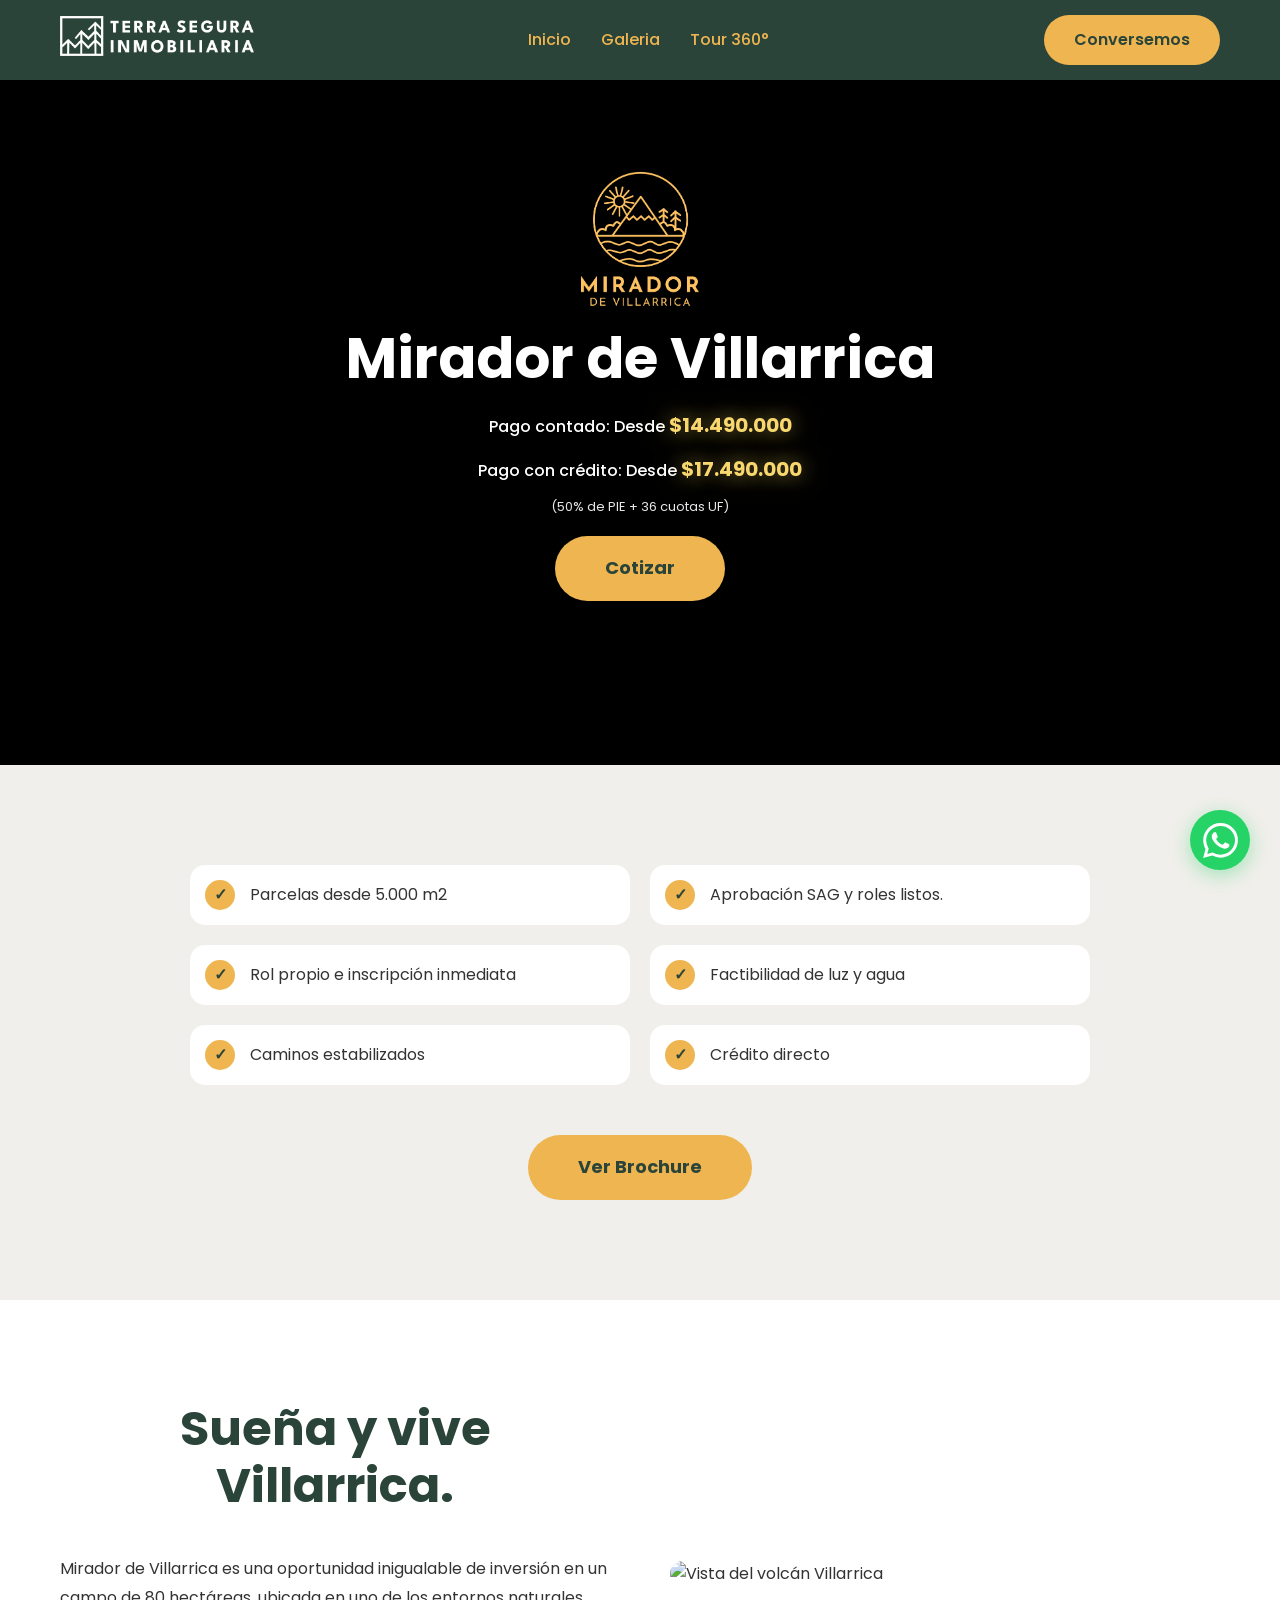
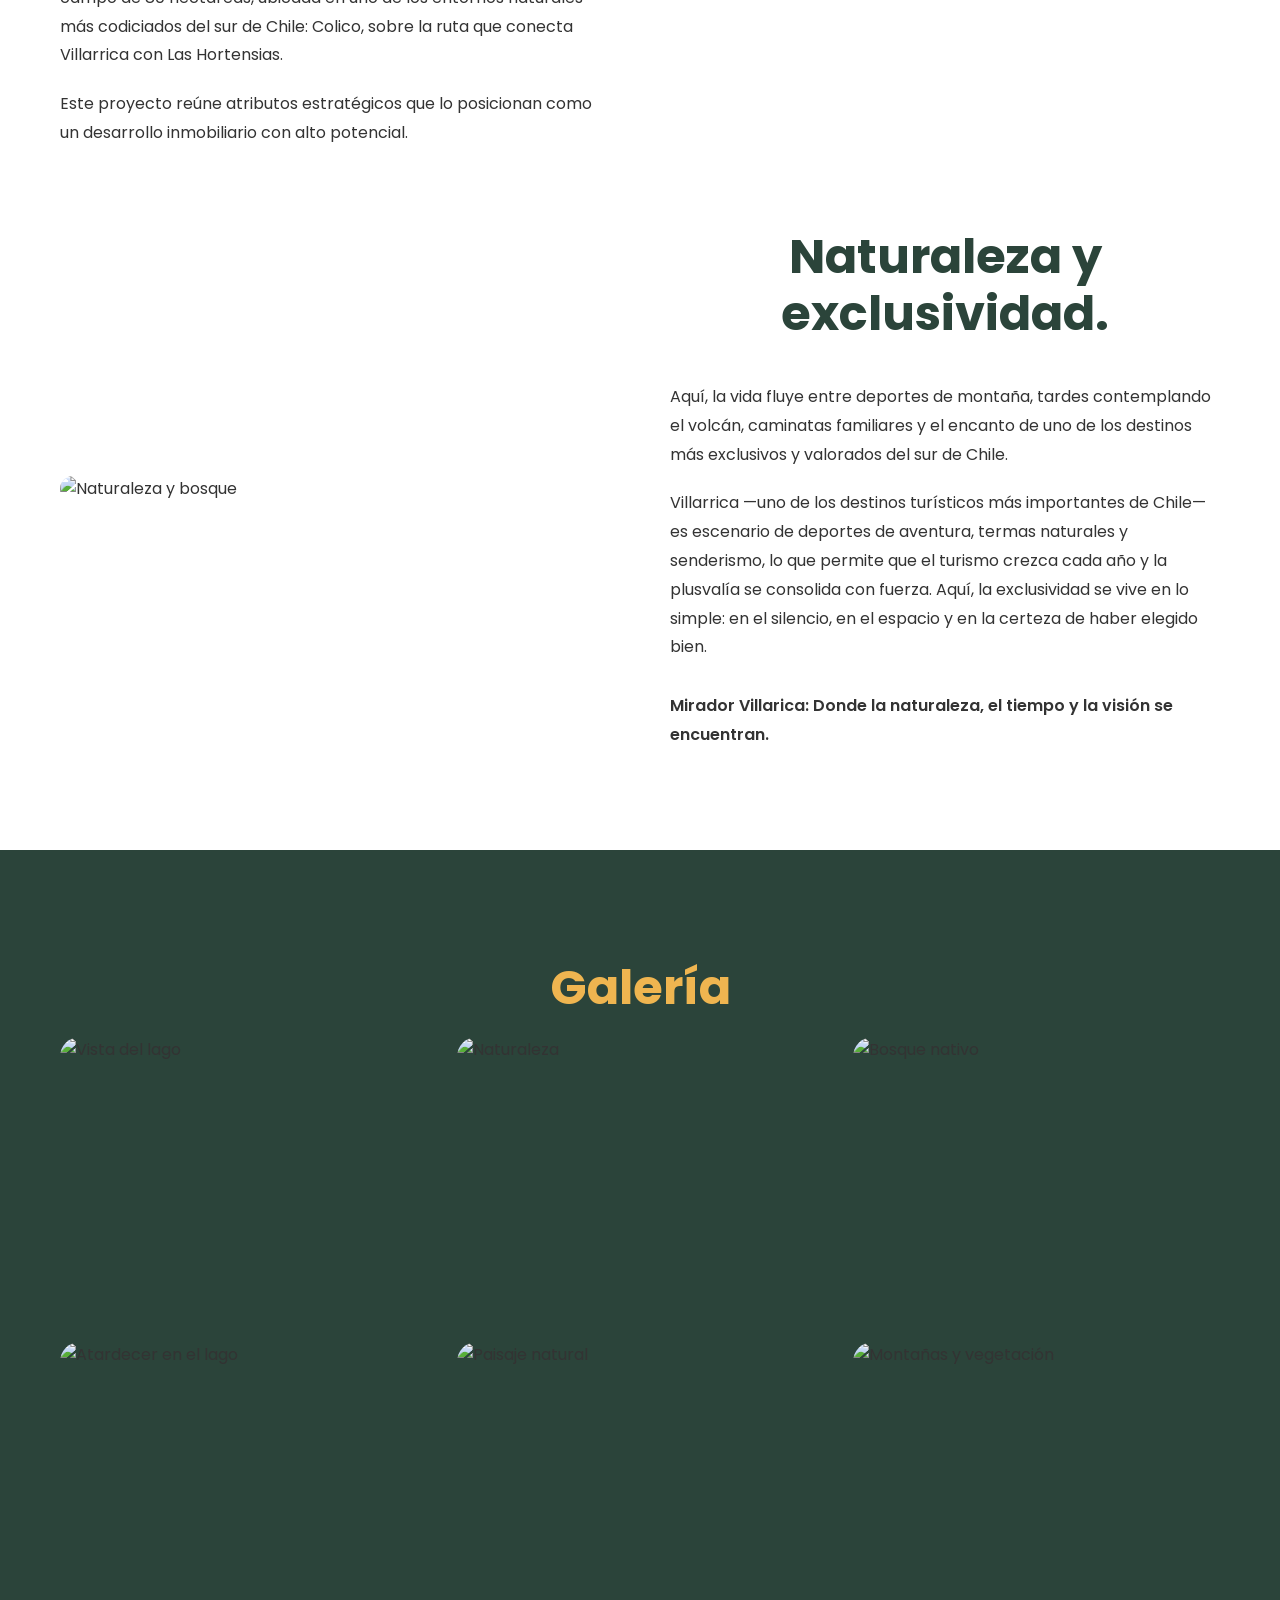
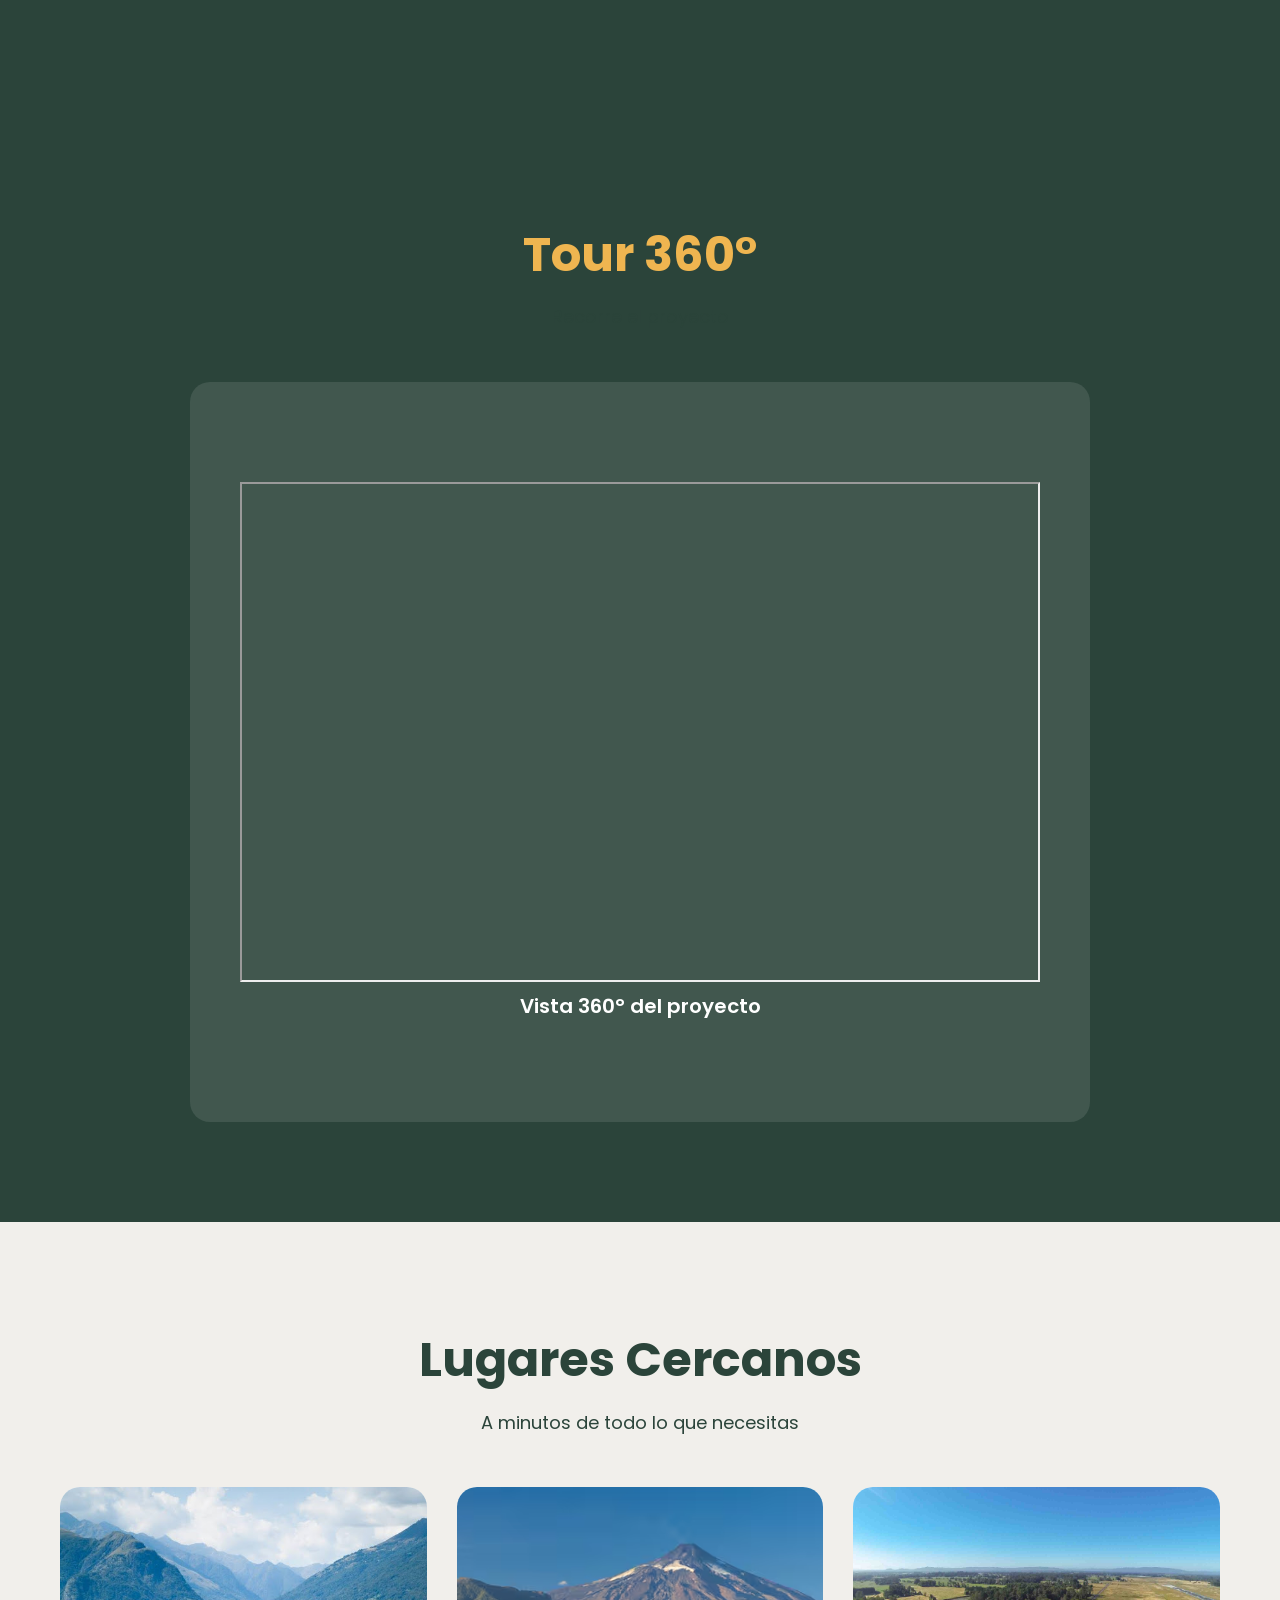
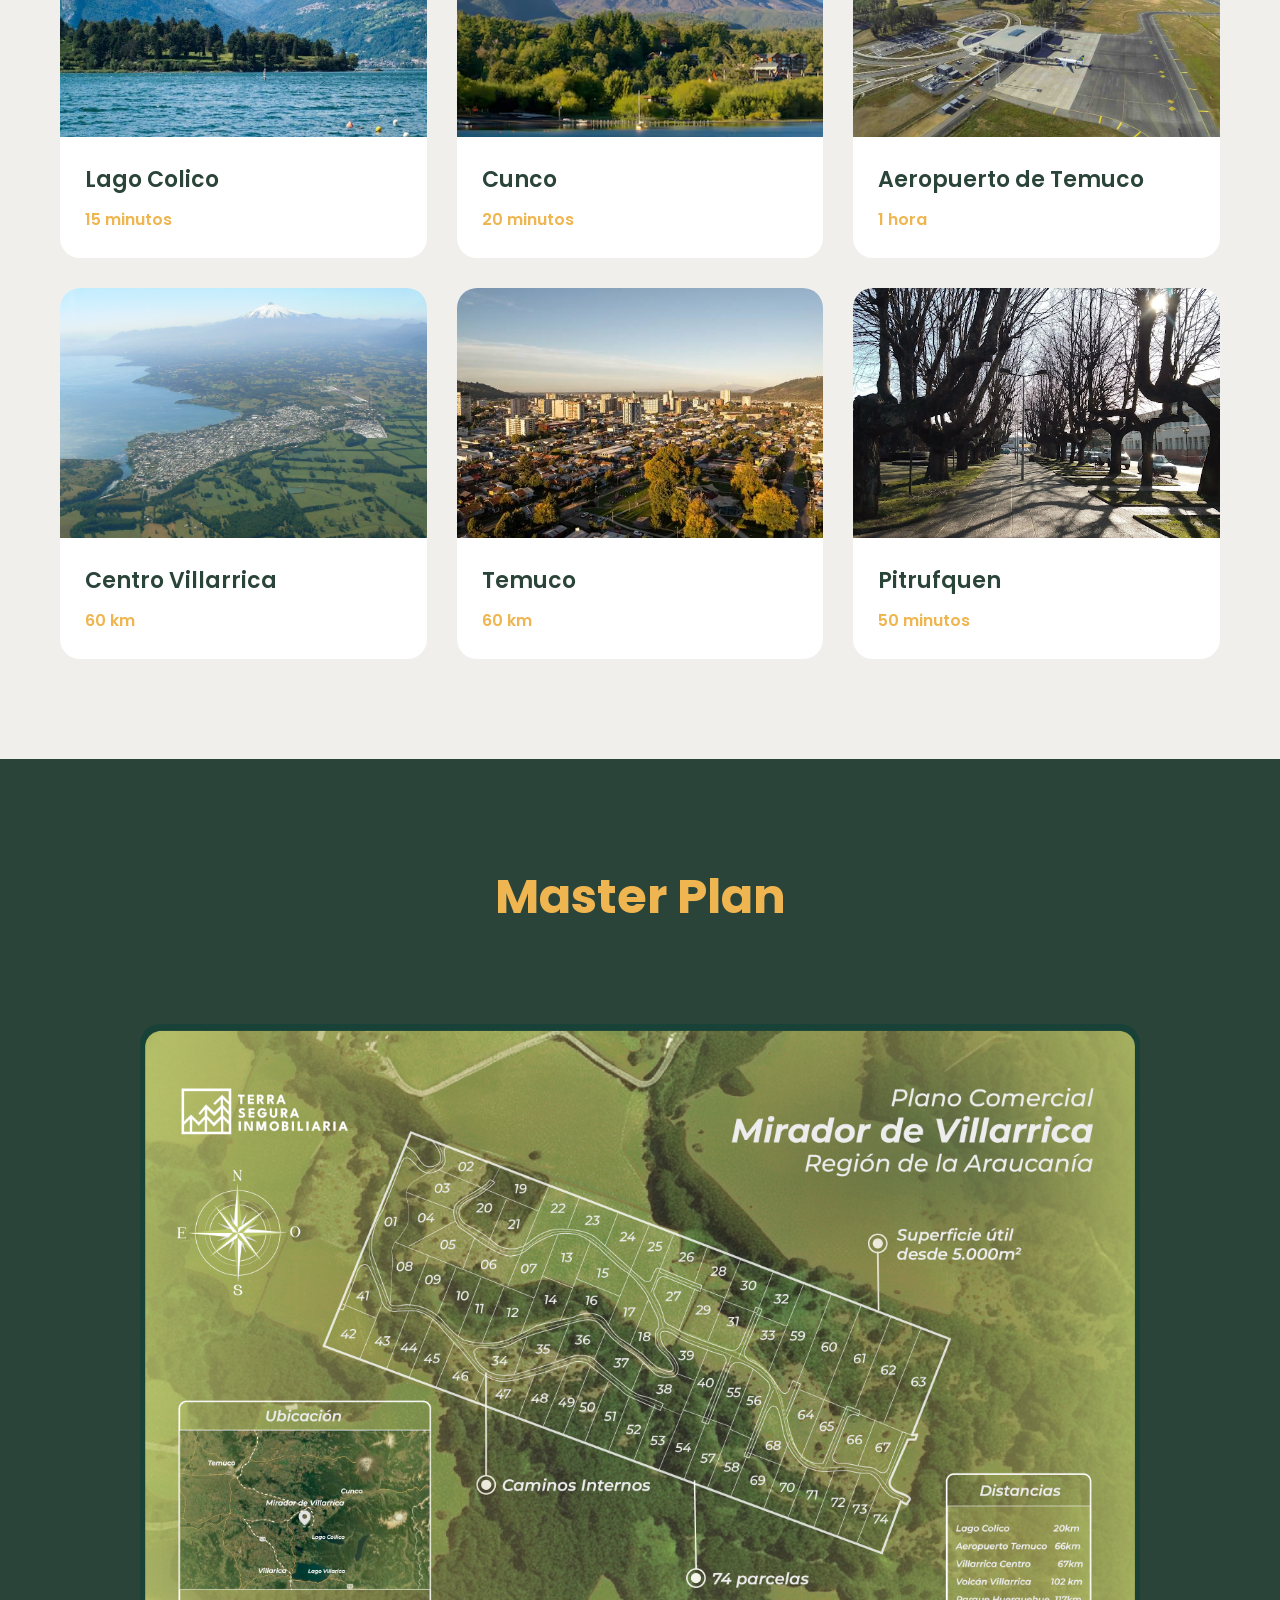
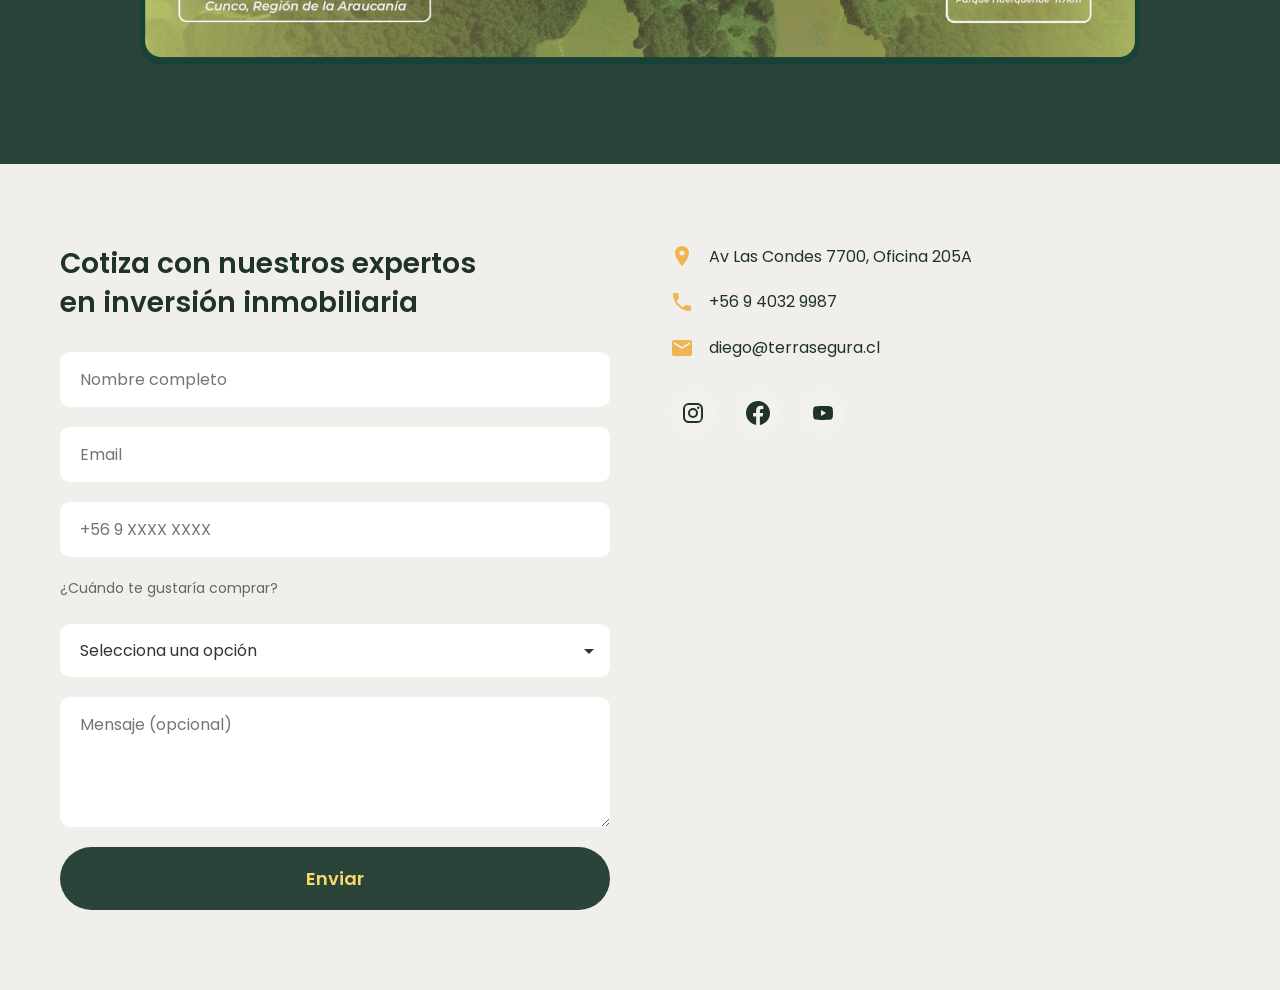
==== index.html @ 950fc391 "Initial commit: Mirador Villarrica project with libphonenumber-js integration" ====
<!DOCTYPE html>
<html lang="es">

<head>
    <meta charset="UTF-8">
    <meta name="viewport" content="width=device-width, initial-scale=1.0">
    <meta name="description"
        content="Mirador Villarica - Tu parcela desde $9.990.000. Parcelas de 5.000 m2 en la Región de la Araucanía, con vista al volcán Villarrica.">
    <meta name="permissions-policy" content="accelerometer=(), gyroscope=(), magnetometer=()">
    <title>Mirador de Villarrica</title>
    <link rel="icon" type="image/x-icon" href="imagenes/FAVICON-VILLARRICA.ico">
    <link rel="preconnect" href="https://fonts.googleapis.com">
    <link rel="preconnect" href="https://fonts.gstatic.com" crossorigin>
    <link href="https://fonts.googleapis.com/css2?family=Poppins:wght@400;500;600;700&display=swap" rel="stylesheet">
    <link rel="stylesheet" href="mirador-villarica-style.css?v=9.1">
    
    <!-- LibPhoneNumber JS -->
    <script src="https://cdn.jsdelivr.net/npm/libphonenumber-js@1.10.50/bundle/libphonenumber-js.min.js"></script>
    
    <!-- Meta Pixel Code -->
    <script>
        !function(f,b,e,v,n,t,s) {if(f.fbq)return;n=f.fbq=function(){n.callMethod? n.callMethod.apply(n,arguments):n.queue.push(arguments)}; if(!f._fbq)f._fbq=n;n.push=n;n.loaded=!0;n.version='2.0'; n.queue=[];t=b.createElement(e);t.async=!0; t.src=v;s=b.getElementsByTagName(e)[0]; s.parentNode.insertBefore(t,s)}(window, document,'script', 'https://connect.facebook.net/en_US/fbevents.js'); fbq('init', '1374699750480528'); fbq('track', 'PageView');
    </script>
    <noscript><img height="1" width="1" style="display:none" src="https://www.facebook.com/tr?id=1374699750480528&ev=PageView&noscript=1" /></noscript>
    <!-- End Meta Pixel Code -->

    <!-- Google tag (gtag.js) -->
    <script async src="https://www.googletagmanager.com/gtag/js?id=G-TXVPELZ33Y"></script>
    <script>
        window.dataLayer = window.dataLayer || [];
        function gtag(){dataLayer.push(arguments);}
        gtag('js', new Date());
        gtag('config', 'G-TXVPELZ33Y');
    </script>
    <!-- End Google tag -->
     <!-- Open Graph -->
  <meta property="og:type" content="website">
  <meta property="og:title" content="Parcelas en el Sur de Chile | Mirador de Villarrica">
  <meta property="og:description" content="Parcelas desde $15 millones cerca de Villarrica. Naturaleza, plusvalía y excelente ubicación.">
  <meta property="og:image" content="https://miradordevillarrica.cl/imagenes/portada.jpg">
  <meta property="og:url" content="https://miradordevillarrica.cl/">
  <meta property="og:site_name" content="Mirador de Villarrica">
</head>


<body>
    <!-- Navegación -->
    <nav class="navbar">
        <div class="nav-container">
            <div class="nav-logo">
                <a href="#">
                    <img class="logo-desktop" src="imagenes/LOGO1.png" alt="Mirador Villarrica Logo">
                    <img class="logo-mobile" src="imagenes/terra-segura-logo-mobile.png" alt="Mirador Villarrica Logo Mobile">
                </a>
            </div>
            <ul class="nav-menu">
                <li><a href="#inicio">Inicio</a></li>
                <li class="dropdown">
                    <a href="#gallery-section">Galeria</a>
                </li>
                <li><a href="#tour-section">Tour 360°</a></li>
                <li class="nav-btn-mobile">
                    <a href="#footer" class="nav-btn">Conversemos</a>
                </li>
            </ul>
            <a href="#footer" class="nav-btn nav-btn-desktop">Conversemos</a>
            <div class="hamburger">
                <span></span>
                <span></span>
                <span></span>
            </div>
        </div>
    </nav>

    <!-- Hero Section -->
    <section class="hero" id="inicio">
        <video class="hero-video" autoplay muted loop playsinline>
            <source src="Vid_Banner_Mirador.mp4" type="video/mp4">
            Tu navegador no soporta videos HTML5.
        </video>
        <div class="hero-content">
            <img src="imagenes/Logo-Amarillo.png" alt="Mirador Villarrica Logo" class="hero-logo">
            <h1>Mirador de Villarrica</h1>
            <p class="hero-subtitle">Pago contado: Desde <span>$14.490.000</span></p>
            <p class="hero-subtitle">Pago con crédito: Desde <span>$17.490.000</span></p>
            <p class="hero-subtitle small-text">(50% de PIE + 36 cuotas UF)</p>
            <a href="#footer" class="btn-primary">Cotizar</a>
        </div>
    </section>

        <!-- Características del Proyecto -->
    <section class="features-section" id="features-section">
        <div class="container">
            <div class="features-grid">
                <div class="feature-item">
                    <span class="feature-icon">✓</span>
                    <p>Parcelas desde 5.000 m2</p>
                </div>
                <div class="feature-item">
                    <span class="feature-icon">✓</span>
                    <p>Aprobación SAG y roles listos.</p>
                </div>
                <div class="feature-item">
                    <span class="feature-icon">✓</span>
                    <p>Rol propio e inscripción inmediata</p>
                </div>
                <div class="feature-item">
                    <span class="feature-icon">✓</span>
                    <p>Factibilidad de luz y agua</p>
                </div>
                <div class="feature-item">
                    <span class="feature-icon">✓</span>
                    <p>Caminos estabilizados</p>
                </div>
                <div class="feature-item">
                    <span class="feature-icon">✓</span>
                    <p>Crédito directo</p>
                </div>
            </div>
            <a href="brochure.html" class="btn-primary" target="_blank">Ver Brochure</a>
        </div>
    </section>

    <!-- Info Icons Section 
    <section class="info-section">
    
        <div class="container">
            <h2>Atributos</h2>
            <div class="info-grid">
                <div class="info-item">
                    <div class="info-icon">
                        <svg xmlns="http://www.w3.org/2000/svg" viewBox="0 0 24 24" fill="currentColor">
                            <path d="M12 2L2 7v10c0 5.55 3.84 10.74 9 12 5.16-1.26 9-6.45 9-12V7l-10-5z" />
                        </svg>
                    </div>
                
                    <h3>Roles Propios</h3>
                    <p>Factibilidad de servicios</p>
                </div>
                <div class="info-item">
                    <div class="info-icon">
                        <svg xmlns="http://www.w3.org/2000/svg" viewBox="0 0 24 24" fill="currentColor">
                            <path d="M3 3h18v18H3V3zm16 16V5H5v14h14zM11 7h2v2h-2V7zm0 4h2v6h-2v-6z" />
                        </svg>
                    </div>
                    <h3>Tamaño</h3>
                    <p>Parcelas desde 5.000 m²</p>
                </div>
                <div class="info-item">
                    <div class="info-icon">
                        <svg xmlns="http://www.w3.org/2000/svg" viewBox="0 0 24 24" fill="currentColor">
                            <path
                                d="M12 2C6.48 2 2 6.48 2 12s4.48 10 10 10 10-4.48 10-10S17.52 2 12 2zm-2 15l-5-5 1.41-1.41L10 14.17l7.59-7.59L19 8l-9 9z" />
                        </svg>
                    </div>
                    <h3>Crédito directo</h3>
                </div>
            </div>
        </div>
    </section>-->

    <!-- Descripción Principal con Contenedores Alternos -->
    <section class="description-section">
        <div class="container">
            <!-- Contenedor 1: Texto Izquierda, Imagen Derecha -->
            <div class="content-block content-block-1">
                <div class="content-text animate-on-scroll">
                    <h2>Sueña y vive Villarrica.</h2>
                    <p>Mirador de Villarrica es una oportunidad inigualable de inversión en un campo de 80 hectáreas, ubicada en uno de los entornos naturales más codiciados del sur de Chile: Colico, sobre la ruta que conecta Villarrica con Las Hortensias.</p>

                    <p>Este proyecto reúne
                        atributos estratégicos que lo posicionan
                        como un desarrollo inmobiliario con alto
                    potencial.</p>
                </div>
                <div class="content-image animate-on-scroll">
                    <img src="imagenes/Banner2.jpg"
                        alt="Vista del volcán Villarrica">
                </div>
            </div>

            <!-- Contenedor 2: Imagen Izquierda, Texto Derecha -->
            <div class="content-block content-block-2">
                <div class="content-image animate-on-scroll">
                    <img src="imagenes/imagen1.jpg"
                        alt="Naturaleza y bosque">
                </div>
                <div class="content-text animate-on-scroll">
                    <h2>Naturaleza y exclusividad.</h2>
                    <p>Aquí, la vida fluye entre deportes de montaña, tardes contemplando el volcán, caminatas familiares y
                        el encanto de uno de los destinos más exclusivos y valorados del sur de Chile.</p>

                    <p>Villarrica —uno de los destinos turísticos más importantes de Chile— es escenario de deportes de
                        aventura, termas naturales y senderismo, lo que permite que el turismo crezca cada año y la
                        plusvalía se consolida con fuerza. Aquí, la exclusividad se vive en lo simple: en el silencio, en el
                        espacio y en la certeza de haber elegido bien.</p>

                    <p class="highlight">Mirador Villarica: Donde la naturaleza, el tiempo y la visión se encuentran.</p>
                </div>
            </div>
        </div>
    </section>

    <!-- Galería -->
    <section class="gallery-section" id="gallery-section">
        <div class="container">
            <h2>Galería</h2>
        
            <div class="gallery-grid">
                <div class="gallery-item">
                    <img src="imagenes/galeria1.jpg"
                        alt="Vista del lago">
                </div>
                <div class="gallery-item">
                    <img src="imagenes/galeria2.jpg"
                        alt="Naturaleza">
                </div>
                <div class="gallery-item">
                    <img src="imagenes/galeria3.jpg"
                        alt="Bosque nativo">
                </div>
                <div class="gallery-item">
                    <img src="imagenes/galeria5.jpg"
                        alt="Atardecer en el lago">
                </div>
                <div class="gallery-item">
                    <img src="imagenes/galeria6.jpg"
                        alt="Paisaje natural">
                </div>
                <div class="gallery-item">
                    <img src="imagenes/galeria7.jpg"
                        alt="Montañas y vegetación">
                </div>
            </div>
        </div>
    </section>



    <!-- Tour 360 -->
    <section class="tour-section" id="tour-section">
        <div class="container">
            <h2>Tour 360°</h2>
            <p class="section-subtitle">Recorre el proyecto</p>
            <div class="tour-container">
                <div class="tour-placeholder">
                    <iframe src="https://www.lanube360.com/mirador-de-villarrica/" width="100%" height="500"></iframe>
                    <p>Vista 360° del proyecto</p>
                </div>
            </div>
        </div>
    </section>

    <!-- Lugares Cercanos -->
    <section class="places-section" id="places-section">
        <div class="container">
            <h2>Lugares Cercanos</h2>
            <p class="section-subtitle">A minutos de todo lo que necesitas</p>
            <div class="places-grid">
                <div class="place-card">
                    <div class="place-image">
                        <img src="imagenes/lagocolico.jpg"
                            alt="Lago Colico">
                    </div>
                    <div class="place-content">
                        <h3>Lago Colico</h3>
                        <p class="place-time">15 minutos</p>
                    </div>
                </div>
                <div class="place-card">
                    <div class="place-image">
                        <img src="imagenes/cunco.jpg"
                            alt="Centro Villarrica">
                    </div>
                    <div class="place-content">
                        <h3>Cunco</h3>
                        <p class="place-time">20 minutos</p>
                    </div>
                </div>
                <div class="place-card">
                    <div class="place-image">
                        <img src="imagenes/aeropuerto-temuco.jpg"
                            alt="Aeropuerto de Temuco">
                    </div>
                    <div class="place-content">
                        <h3>Aeropuerto de Temuco</h3>
                        <p class="place-time">1 hora</p>
                    </div>
                </div>
                <div class="place-card">
                    <div class="place-image">
                        <img src="imagenes\Villarrica_ciudad.jpg"
                            alt="Centro Villarrica">
                    </div>
                    <div class="place-content">
                        <h3>Centro Villarrica</h3>
                        <p class="place-time">60 km</p>
                    </div>
                </div>

                <div class="place-card">
                    <div class="place-image">
                        <img src="imagenes/temuco.jpg"
                            alt="Centro Villarrica">
                    </div>
                    <div class="place-content">
                        <h3>Temuco</h3>
                        <p class="place-time">60 km</p>
                    </div>
                </div>
                                <div class="place-card">
                    <div class="place-image">
                        <img src="imagenes/pitrufquen.jpg"
                            alt="Pitrufquen">
                    </div>
                    <div class="place-content">
                        <h3>Pitrufquen</h3>
                        <p class="place-time">50 minutos</p>
                    </div>
                </div>
            </div>
        </div>
    </section>

    <!-- Master Plan -->
    <section class="masterplan-section" id="masterplan-section">
        <div class="container">
            <h2>Master Plan</h2>
            <p class="section-subtitle">Elige tu parcela</p>
            <div class="masterplan-container">
                <img src="imagenes/Plano Comercial_Mirador de Villarica.jpg"
                    alt="Master Plan" class="masterplan-image" id="masterplanImage">
            </div>
        </div>
    </section>

    <!-- Master Plan Modal -->
    <div class="masterplan-modal" id="masterplanModal">
        <span class="masterplan-modal-close">&times;</span>
        <img class="masterplan-modal-content" id="masterplanModalImg" src="imagenes/Plano Comercial_Mirador de Villarica.jpg" alt="Master Plan Fullscreen">
    </div>

    <!-- Footer con Formulario -->
    <footer class="footer" id="footer">
        <div class="container">
            <div class="footer-content">
                <div class="footer-form">
                    <h3>Cotiza con nuestros expertos<br>en inversión inmobiliaria</h3>
                    <form class="contact-form">
                        <input type="text" name="nombre" placeholder="Nombre completo" required>
                        <input type="email" name="email" placeholder="Email" required>
                        <input type="tel" name="telefono" placeholder="+56 9 XXXX XXXX" pattern="[0-9+\s\-()]*" inputmode="numeric" maxlength="20" class="phone-input" required>
                        <label for="cuando-comprar" style="text-align: left; margin-bottom: 5px; color: #666; font-size: 14px;">¿Cuándo te gustaría comprar?</label>
                        <select name="cuando-comprar" id="cuando-comprar" required>
                            <option value="" disabled selected>Selecciona una opción</option>
                            <option value="Inmediatamente">Inmediatamente</option>
                            <option value="1-3 meses">1-3 meses</option>
                            <option value="3-6 meses">3-6 meses</option>
                            <option value="6-12 meses">6-12 meses</option>
                            <option value="Más de 1 año">Más de 1 año</option>
                        </select>
                        <textarea name="mensaje" placeholder="Mensaje (opcional)" rows="4"></textarea>
                        <button type="submit" class="btn-submit">Enviar</button>
                    </form>
                </div>
                <div class="footer-info">
                    <div class="footer-contact">
                        <div class="contact-item">
                            <svg xmlns="http://www.w3.org/2000/svg" viewBox="0 0 24 24" fill="currentColor">
                                <path
                                    d="M12 2C8.13 2 5 5.13 5 9c0 5.25 7 13 7 13s7-7.75 7-13c0-3.87-3.13-7-7-7zm0 9.5c-1.38 0-2.5-1.12-2.5-2.5s1.12-2.5 2.5-2.5 2.5 1.12 2.5 2.5-1.12 2.5-2.5 2.5z" />
                            </svg>
                            <p>Av Las Condes 7700, Oficina 205A</p>
                        </div>
                        <div class="contact-item">
                            <svg xmlns="http://www.w3.org/2000/svg" viewBox="0 0 24 24" fill="currentColor">
                                <path
                                    d="M6.62 10.79c1.44 2.83 3.76 5.14 6.59 6.59l2.2-2.2c.27-.27.67-.36 1.02-.24 1.12.37 2.33.57 3.57.57.55 0 1 .45 1 1V20c0 .55-.45 1-1 1-9.39 0-17-7.61-17-17 0-.55.45-1 1-1h3.5c.55 0 1 .45 1 1 0 1.25.2 2.45.57 3.57.11.35.03.74-.25 1.02l-2.2 2.2z" />
                            </svg>
                            <p>+56 9 4032 9987</p>
                        </div>
                        <div class="contact-item">
                            <svg xmlns="http://www.w3.org/2000/svg" viewBox="0 0 24 24" fill="currentColor">
                                <path
                                    d="M20 4H4c-1.1 0-1.99.9-1.99 2L2 18c0 1.1.9 2 2 2h16c1.1 0 2-.9 2-2V6c0-1.1-.9-2-2-2zm0 4l-8 5-8-5V6l8 5 8-5v2z" />
                            </svg>
                            <p>diego@terrasegura.cl</p>
                        </div>
                    </div>
                    <div class="footer-social">
                        <a href="https://www.instagram.com/terra.segura" target="_blank" aria-label="Instagram">
                            <svg xmlns="http://www.w3.org/2000/svg" viewBox="0 0 24 24" fill="currentColor">
                                <path
                                    d="M7.8 2h8.4C19.4 2 22 4.6 22 7.8v8.4a5.8 5.8 0 0 1-5.8 5.8H7.8C4.6 22 2 19.4 2 16.2V7.8A5.8 5.8 0 0 1 7.8 2m-.2 2A3.6 3.6 0 0 0 4 7.6v8.8C4 18.39 5.61 20 7.6 20h8.8a3.6 3.6 0 0 0 3.6-3.6V7.6C20 5.61 18.39 4 16.4 4H7.6m9.65 1.5a1.25 1.25 0 0 1 1.25 1.25A1.25 1.25 0 0 1 17.25 8 1.25 1.25 0 0 1 16 6.75a1.25 1.25 0 0 1 1.25-1.25M12 7a5 5 0 0 1 5 5 5 5 0 0 1-5 5 5 5 0 0 1-5-5 5 5 0 0 1 5-5m0 2a3 3 0 0 0-3 3 3 3 0 0 0 3 3 3 3 0 0 0 3-3 3 3 0 0 0-3-3z" />
                            </svg>
                        </a>
                        <a href="https://www.facebook.com/profile.php?id=61578113903295" target="_blank" aria-label="Facebook">
                            <svg xmlns="http://www.w3.org/2000/svg" viewBox="0 0 24 24" fill="currentColor">
                                <path
                                    d="M24 12.073c0-6.627-5.373-12-12-12s-12 5.373-12 12c0 5.99 4.388 10.954 10.125 11.854v-8.385H7.078v-3.47h3.047V9.43c0-3.007 1.792-4.669 4.533-4.669 1.312 0 2.686.235 2.686.235v2.953H15.83c-1.491 0-1.956.925-1.956 1.874v2.25h3.328l-.532 3.47h-2.796v8.385C19.612 23.027 24 18.062 24 12.073z" />
                            </svg>
                        </a>
                        <a href="https://www.youtube.com/@PortalTerrenocom" target="_blank" aria-label="YouTube">
                            <svg xmlns="http://www.w3.org/2000/svg" viewBox="0 0 24 24" fill="currentColor">
                                <path
                                    d="M10 15l5.19-3L10 9v6m11.56-7.83c.13.47.22 1.1.28 1.9.07.8.1 1.49.1 2.09L22 12c0 2.19-.16 3.8-.44 4.83-.25.9-.83 1.48-1.73 1.73-.47.13-1.33.22-2.65.28-1.3.07-2.49.1-3.59.1L12 19c-4.19 0-6.8-.16-7.83-.44-.9-.25-1.48-.83-1.73-1.73-.13-.47-.22-1.1-.28-1.9-.07-.8-.1-1.49-.1-2.09L2 12c0-2.19.16-3.8.44-4.83.25-.9.83-1.48 1.73-1.73.47-.13 1.33-.22 2.65-.28 1.3-.07 2.49-.1 3.59-.1L12 5c4.19 0 6.8.16 7.83.44.9.25 1.48.83 1.73 1.73z" />
                            </svg>
                        </a>
                    </div>
                </div>
            </div>
        </div>
    </footer>

    <!-- WhatsApp Modal Formulario -->
    <div id="whatsapp-modal" class="whatsapp-modal">
        <div class="whatsapp-modal-content">
            <span class="whatsapp-close">&times;</span>
            <h3>¡Hablemos por WhatsApp!</h3>
            <form id="whatsapp-form">
                <input type="text" id="ws-nombre" placeholder="Tu nombre" required>
                <input type="email" id="ws-email" placeholder="Tu email" required>
                <input type="tel" id="ws-phone" placeholder="+56 9 XXXX XXXX" pattern="[0-9+\s\-()]*" inputmode="numeric" maxlength="20" class="phone-input" required>
                <label for="ws-cuando-comprar" style="text-align: left; margin-bottom: 5px; color: #666; font-size: 14px;">¿Cuándo te gustaría comprar?</label>
                <select id="ws-cuando-comprar" required>
                    <option value="" disabled selected>Selecciona una opción</option>
                    <option value="Inmediatamente">Inmediatamente</option>
                    <option value="1-3 meses">1-3 meses</option>
                    <option value="3-6 meses">3-6 meses</option>
                    <option value="6-12 meses">6-12 meses</option>
                    <option value="Más de 1 año">Más de 1 año</option>
                </select>
                <textarea id="ws-mensaje" placeholder="¿Cuál es tu consulta?" rows="4" required></textarea>
                <button type="submit" class="ws-btn-enviar">Enviar por WhatsApp</button>
            </form>
        </div>
    </div>

    <!-- WhatsApp Flotante -->
    <div id="whatsapp-float" class="whatsapp-float" role="button" tabindex="0" aria-label="Contactar por WhatsApp">
        <svg xmlns="http://www.w3.org/2000/svg" viewBox="0 0 24 24" fill="currentColor">
            <path
                d="M17.472 14.382c-.297-.149-1.758-.867-2.03-.967-.273-.099-.471-.148-.67.15-.197.297-.767.966-.94 1.164-.173.199-.347.223-.644.075-.297-.15-1.255-.463-2.39-1.475-.883-.788-1.48-1.761-1.653-2.059-.173-.297-.018-.458.13-.606.134-.133.298-.347.446-.52.149-.174.198-.298.298-.497.099-.198.05-.371-.025-.52-.075-.149-.669-1.612-.916-2.207-.242-.579-.487-.5-.669-.51-.173-.008-.371-.01-.57-.01-.198 0-.52.074-.792.372-.272.297-1.04 1.016-1.04 2.479 0 1.462 1.065 2.875 1.213 3.074.149.198 2.096 3.2 5.077 4.487.709.306 1.262.489 1.694.625.712.227 1.36.195 1.871.118.571-.085 1.758-.719 2.006-1.413.248-.694.248-1.289.173-1.413-.074-.124-.272-.198-.57-.347m-5.421 7.403h-.004a9.87 9.87 0 01-5.031-1.378l-.361-.214-3.741.982.998-3.648-.235-.374a9.86 9.86 0 01-1.51-5.26c.001-5.45 4.436-9.884 9.888-9.884 2.64 0 5.122 1.03 6.988 2.898a9.825 9.825 0 012.893 6.994c-.003 5.45-4.437 9.884-9.885 9.884m8.413-18.297A11.815 11.815 0 0012.05 0C5.495 0 .16 5.335.157 11.892c0 2.096.547 4.142 1.588 5.945L.057 24l6.305-1.654a11.882 11.882 0 005.683 1.448h.005c6.554 0 11.89-5.335 11.893-11.893a11.821 11.821 0 00-3.48-8.413z" />
        </svg>
    </div>

    <!-- Lightbox Modal -->
    <div id="lightbox" class="lightbox">
        <span class="lightbox-close">&times;</span>
        <span class="lightbox-prev">&#10094;</span>
        <span class="lightbox-next">&#10095;</span>
        <img class="lightbox-content" id="lightbox-img" alt="">
        <div class="lightbox-caption"></div>
    </div>

    <script src="mirador-villarica-script.js?v=9.1"></script>
</body>

</html>
---- mirador-villarica-style.css ----
:root {
    --primary-color: #2b443a;
    --accent-color: #efb550;
    --secondary-color: #efb550;
    --text-color: #333333;
    --white: #FFFFFF;
    --light-gray: #f1efeb;
    --border-radius: 34px;
    --border-radius-sm: 20px;
}

* {
    margin: 0;
    padding: 0;
    box-sizing: border-box;
}

body {
    font-family: 'Poppins', sans-serif;
    color: var(--text-color);
    line-height: 1.6;
    overflow-x: hidden;
}

.container {
    max-width: 1200px;
    margin: 0 auto;
    padding: 0 20px;
}

/* Navegación */
.navbar {
    position: fixed;
    top: 0;
    left: 0;
    right: 0;
    background: #2b443a;
    backdrop-filter: blur(10px);
    padding: 15px 0;
    z-index: 1000;
    transition: all 0.3s ease;
}

.nav-container {
    max-width: 1200px;
    margin: 0 auto;
    padding: 0 20px;
    display: flex;
    justify-content: space-between;
    align-items: center;
}

.nav-logo img {
    height: 40px;
    width: auto;
}

.logo-mobile {
    display: none;
}

.nav-menu {
    display: flex;
    list-style: none;
    gap: 30px;
    align-items: center;
}

.nav-menu li {
    position: relative;
}

.nav-menu a {
    color: #efb550;
    text-decoration: none;
    font-weight: 500;
    transition: color 0.3s ease;
}

.nav-menu a:hover {
    color: #ffffff;
}

.dropdown-menu {
    position: absolute;
    top: 100%;
    left: 0;
    background: var(--primary-color);
    list-style: none;
    padding: 15px 0;
    min-width: 200px;
    opacity: 0;
    visibility: hidden;
    transform: translateY(-10px);
    transition: all 0.3s ease;
}

.dropdown:hover .dropdown-menu {
    opacity: 1;
    visibility: visible;
    transform: translateY(0);
}

.dropdown-menu li {
    padding: 8px 20px;
}

.nav-btn {
    background: #efb550;
    color: var(--primary-color);
    padding: 12px 30px;
    border-radius: var(--border-radius);
    text-decoration: none;
    font-weight: 600;
    transition: all 0.3s ease;
    display: inline-block;
}

.nav-btn:hover {
    transform: translateY(-2px);
    box-shadow: 0 5px 15px rgba(239, 181, 80, 0.3);
}

.nav-btn-desktop {
    display: block;
}

.nav-btn-mobile {
    display: none;
}

.nav-btn-mobile a {
    display: block;
    text-align: center;
}

.hamburger {
    display: none;
    flex-direction: column;
    cursor: pointer;
    gap: 5px;
}

.hamburger span {
    width: 25px;
    height: 3px;
    background: var(--white);
    transition: all 0.3s ease;
}

/* Hero Section */
.hero {
    position: relative;
    height: 85vh;
    background-color: #000000;
    display: flex;
    align-items: center;
    justify-content: center;
    text-align: center;
    color: var(--white);
    margin-top: 0;
    overflow: hidden;
}

.hero-video {
    position: absolute;
    top: 50%;
    left: 50%;
    min-width: 100%;
    min-height: 100%;
    width: auto;
    height: auto;
    transform: translate(-50%, -50%);
    object-fit: cover;
    z-index: 0;
}

.hero-overlay {
    position: absolute;
    top: 0;
    left: 0;
    right: 0;
    bottom: 0;
    background: transparent;
}

.hero-logo {
    max-width: 150px;
    height: auto;
    margin: 0 auto 10px;
    display: block;
}

.hero-content {
    position: relative;
    z-index: 1;
    max-width: 800px;
    padding: 0 20px;
}

.hero-label {
    display: none;
}

.hero h1 {
    font-size: 56px;
    font-weight: 700;
    margin-bottom: 15px;
    line-height: 1.2;
}

.hero-price {
    font-size: 24px;
    margin-bottom: 30px;
}

.hero-price span {
    font-weight: 700;
    font-size: 32px;
    color: #f8d86e;
}

.hero-subtitle {
    font-size: 16px;
    margin-bottom: 8px;
    color: #FFFFFF;
    font-weight: 500;
    line-height: 1.8;
}

.hero-subtitle span {
    font-weight: 700;
    font-size: 20px;
    color: #f8d86e;
    background-color: transparent;
    text-shadow: 0 0 20px rgba(248, 216, 110, 0.6), 0 0 40px rgba(248, 216, 110, 0.3);
    padding: 0;
    border-radius: 0;
    display: inline-block;
}

.hero-subtitle.small-text {
    font-size: 13px;
    font-weight: 400;
    opacity: 0.9;
    margin-bottom: 18px;
}

.btn-primary {
    display: inline-block;
    background: var(--accent-color);
    color: var(--primary-color);
    padding: 18px 50px;
    border-radius: var(--border-radius);
    text-decoration: none;
    font-weight: 700;
    font-size: 18px;
    transition: all 0.3s ease;
}

.btn-primary:hover {
    transform: translateY(-3px);
    box-shadow: 0 10px 30px rgba(239, 181, 80, 0.4);
}

.btn {
    display: inline-block;
    background: var(--accent-color);
    color: var(--primary-color);
    padding: 18px 50px;
    border-radius: var(--border-radius);
    text-decoration: none;
    font-weight: 700;
    font-size: 18px;
    transition: all 0.3s ease;
}

.btn:hover {
    transform: translateY(-3px);
    box-shadow: 0 10px 30px rgba(239, 181, 80, 0.4);
}

/* Info Section */
.info-section {
    padding: 80px 0;
    background: #f1efeb
}

.info-section h2 {
    font-size: 48px;
    font-weight: 700;
    color: var(--primary-color);
    text-align: center;
    margin-bottom: 40px;
}

.info-grid {
    display: grid;
    grid-template-columns: repeat(auto-fit, minmax(250px, 1fr));
    gap: 40px;
    text-align: center;
}

.info-item {
    padding: 30px;
}

.info-icon {
    width: 80px;
    height: 80px;
    margin: 0 auto 20px;
    background: #ffffff;
    border-radius: 50%;
    display: flex;
    align-items: center;
    justify-content: center;
    color: #efb550;
}

.info-icon svg {
    width: 40px;
    height: 40px;
}

.info-item h3 {
    color: #2b443a;
    font-size: 20px;
    font-weight: 600;
}

/* Description Section */
.description-section {
    padding: 100px 0;
    background: #FFFFFF;
}

.description-section .container {
    display: flex;
    flex-direction: column;
    gap: 80px;
}

.content-block {
    display: grid;
    grid-template-columns: 1fr 1fr;
    gap: 60px;
    align-items: center;
}

.content-block-2 {
    grid-template-columns: 1fr 1fr;
}

.content-block-2 .content-image {
    order: -1;
}

.content-text h2 {
    font-size: 48px;
    font-weight: 700;
    color: var(--primary-color);
    margin-bottom: 30px;
    line-height: 1.2;
}

.content-text p {
    font-size: 16px;
    color: var(--text-color);
    margin-bottom: 20px;
    line-height: 1.8;
}

.content-text p:last-child {
    margin-bottom: 0;
}

.content-image {
    overflow: hidden;
    border-radius: var(--border-radius-sm);
}

.content-image img {
    width: 100%;
    height: auto;
    display: block;
    transition: transform 0.6s ease;
}

.content-image:hover img {
    transform: scale(1.05);
}

.highlight {
    font-weight: 600;
    color: var(--primary-color);
    font-size: 16px;
    margin-top: 30px !important;
}

/* Animaciones de scroll */
.animate-on-scroll {
    opacity: 1;
    transform: translateX(0);
    transition: opacity 0.8s ease, transform 0.8s ease;
}

.animate-on-scroll.will-animate {
    opacity: 0;
    transform: translateX(-50px);
}

.content-block-2 .animate-on-scroll.will-animate {
    transform: translateX(50px);
}

.animate-on-scroll.active {
    opacity: 1;
    transform: translateX(0);
}

.description-section h2 {
    font-size: 48px;
    font-weight: 700;
    color: var(--primary-color);
    margin-bottom: 40px;
    text-align: center;
}

.description-content {
    max-width: 900px;
    margin: 0 auto;
}

.description-content p {
    font-size: 18px;
    margin-bottom: 25px;
    line-height: 1.8;
    text-align: justify;
}

.description-content .highlight {
    font-weight: 600;
    color: var(--primary-color);
    font-size: 20px;
    text-align: center;
    margin-top: 40px;
}

/* Gallery Section */
.gallery-section {
    padding: 100px 0;
    background: var(--primary-color);
}

.gallery-section h2 {
    font-size: 48px;
    font-weight: 700;
    color: var(--accent-color);
    text-align: center;
    margin-bottom: 10px;
}

.section-subtitle {
    text-align: center;
    color: #2b443a;
    font-size: 18px;
    margin-bottom: 50px;
}

.gallery-grid {
    display: grid;
    grid-template-columns: repeat(3, 1fr);
    gap: 30px;
}

.gallery-item {
    position: relative;
    overflow: hidden;
    border-radius: var(--border-radius-sm);
    aspect-ratio: 4/3;
    opacity: 1;
    transform: translateY(0);
    transition: opacity 0.6s ease, transform 0.6s ease, box-shadow 0.3s ease;
}

.gallery-item.will-animate {
    opacity: 0;
    transform: translateY(30px);
}

.gallery-item.active {
    opacity: 1;
    transform: translateY(0);
}

.gallery-item img {
    width: 100%;
    height: 100%;
    object-fit: cover;
    transition: transform 0.5s ease;
}

.gallery-item:hover img {
    transform: scale(1.1);
}

/* Features Section */
.features-section {
    padding: 100px 0;
    background: var(--light-gray);
    text-align: center;
}

.features-section h2 {
    font-size: 48px;
    font-weight: 700;
    color: var(--primary-color);
    margin-bottom: 50px;
}

.features-grid {
    display: grid;
    grid-template-columns: repeat(auto-fit, minmax(300px, 1fr));
    gap: 20px;
    max-width: 900px;
    margin: 0 auto 50px;
}

.feature-item {
    display: flex;
    align-items: center;
    gap: 15px;
    padding: 15px;
    background: var(--white);
    border-radius: 15px;
    text-align: left;
    opacity: 1;
    transform: translateY(0);
    transition: opacity 0.6s ease, transform 0.6s ease;
}

.feature-item.will-animate {
    opacity: 0;
    transform: translateY(30px);
}

.feature-item.active {
    opacity: 1;
    transform: translateY(0);
}

.feature-icon {
    width: 30px;
    height: 30px;
    background: #efb550;
    color: var(--primary-color);
    border-radius: 50%;
    display: flex;
    align-items: center;
    justify-content: center;
    font-weight: 700;
    flex-shrink: 0;
}

.feature-item p {
    margin: 0;
    font-size: 16px;
}

.btn-secondary {
    display: inline-block;
    background: var(--primary-color);
    color: var(--white);
    padding: 18px 50px;
    border-radius: var(--border-radius);
    text-decoration: none;
    font-weight: 600;
    font-size: 18px;
    transition: all 0.3s ease;
}

.btn-secondary:hover {
    background: #1f3329;
    transform: translateY(-3px);
    box-shadow: 0 10px 30px rgba(43, 68, 58, 0.3);
}

/* Tour Section */
.tour-section {
    padding: 100px 0;
    background: var(--primary-color);
}

.tour-section h2 {
    font-size: 48px;
    font-weight: 700;
    color: var(--accent-color);
    text-align: center;
    margin-bottom: 10px;
}

.tour-container {
    max-width: 900px;
    margin: 0 auto;
}

.tour-placeholder {
    background: rgba(255, 255, 255, 0.1);
    border-radius: var(--border-radius-sm);
    padding: 100px 50px;
    text-align: center;
    color: var(--white);
}

.tour-placeholder svg {
    width: 80px;
    height: 80px;
    margin-bottom: 20px;
}

.tour-placeholder p {
    font-size: 20px;
    font-weight: 600;
}

/* Places Section */
.places-section {
    padding: 100px 0;
    background: var(--light-gray);
}

.places-section h2 {
    font-size: 48px;
    font-weight: 700;
    color: var(--primary-color);
    text-align: center;
    margin-bottom: 10px;
}

.places-grid {
    display: grid;
    grid-template-columns: repeat(auto-fit, minmax(280px, 1fr));
    gap: 30px;
}

.place-card {
    background: var(--white);
    border-radius: var(--border-radius-sm);
    overflow: hidden;
    transition: transform 0.3s ease, box-shadow 0.3s ease, opacity 0.6s ease;
    cursor: pointer;
    opacity: 1;
    transform: translateY(0);
}

.place-card.will-animate {
    opacity: 0;
    transform: translateY(30px);
}

.place-card.active {
    opacity: 1;
    transform: translateY(0);
}

.place-card:hover {
    transform: translateY(-10px);
    box-shadow: 0 15px 40px rgba(0, 0, 0, 0.15);
}

.place-image {
    position: relative;
    height: 250px;
    overflow: hidden;
}

.place-image img {
    width: 100%;
    height: 100%;
    object-fit: cover;
    transition: transform 0.5s ease;
}

.place-card:hover .place-image img {
    transform: scale(1.1);
}

.place-content {
    padding: 25px;
}

.place-content h3 {
    color: var(--primary-color);
    font-size: 22px;
    font-weight: 600;
    margin-bottom: 10px;
}

.place-time {
    color: #efb550;
    font-weight: 600;
    font-size: 16px;
}

/* Master Plan Section */
.masterplan-section {
    padding: 100px 0;
    background: #2b443a;
}

.masterplan-section h2 {
    font-size: 48px;
    font-weight: 700;
    color: #efb550;
    text-align: center;
    margin-bottom: 10px;
}

.masterplan-container {
    max-width: 1000px;
    margin: 0 auto;
    border-radius: var(--border-radius-sm);
    overflow: hidden;
}

.masterplan-container img {
    width: 100%;
    height: auto;
    display: block;
    cursor: pointer;
    transition: transform 0.3s ease;
}

.masterplan-container img:hover {
    transform: scale(1.02);
}

/* Master Plan Modal */
.masterplan-modal {
    position: fixed;
    z-index: 2000;
    left: 0;
    top: 0;
    width: 100%;
    height: 100%;
    background-color: rgba(0, 0, 0, 0.95);
    display: flex;
    align-items: center;
    justify-content: center;
    opacity: 0;
    visibility: hidden;
    transition: opacity 0.3s ease, visibility 0.3s ease;
    pointer-events: none;
}

.masterplan-modal.show {
    opacity: 1;
    visibility: visible;
    pointer-events: auto;
}

.masterplan-modal-content {
    max-width: 95vw;
    max-height: 95vh;
    width: auto;
    height: auto;
    object-fit: contain;
    animation: zoomIn 0.3s ease;
}

.masterplan-modal-close {
    position: absolute;
    top: 20px;
    right: 30px;
    color: #efb550;
    font-size: 40px;
    font-weight: bold;
    cursor: pointer;
    transition: color 0.3s ease;
    z-index: 2001;
}

.masterplan-modal-close:hover {
    color: #ffffff;
}

@keyframes fadeIn {
    from {
        opacity: 0;
    }
    to {
        opacity: 1;
    }
}

@keyframes zoomIn {
    from {
        transform: scale(0.8);
        opacity: 0;
    }
    to {
        transform: scale(1);
        opacity: 1;
    }
}

/* Footer */
.footer {
    background: #f1efeb;
    color: #1f3329;
    padding: 80px 0 40px;
}

.footer-content {
    display: grid;
    grid-template-columns: 1fr 1fr;
    gap: 60px;
    margin-bottom: 40px;
}

.footer-form h3 {
    font-size: 28px;
    font-weight: 600;
    margin-bottom: 30px;
    line-height: 1.4;
}

.contact-form {
    display: flex;
    flex-direction: column;
    gap: 20px;
}

.contact-form input,
.contact-form select,
.contact-form textarea {
    padding: 15px 20px;
    border: none;
    border-radius: 10px;
    font-family: 'Poppins', sans-serif;
    font-size: 16px;
    background: var(--white);
    color: var(--text-color);
}

.contact-form select {
    cursor: pointer;
    appearance: none;
    background-image: url("data:image/svg+xml,%3Csvg xmlns='http://www.w3.org/2000/svg' width='12' height='12' viewBox='0 0 12 12'%3E%3Cpath fill='%23333' d='M6 9L1 4h10z'/%3E%3C/svg%3E");
    background-repeat: no-repeat;
    background-position: right 15px center;
    padding-right: 40px;
}

.contact-form label {
    display: block;
    margin-bottom: 5px;
    color: #666;
    font-size: 14px;
    text-align: left;
}

.contact-form textarea {
    resize: vertical;
    min-height: 120px;
}

.btn-submit {
    background: #2b443a;
    color: #f8d86e;
    padding: 18px 40px;
    border: none;
    border-radius: var(--border-radius);
    font-family: 'Poppins', sans-serif;
    font-size: 18px;
    font-weight: 600;
    cursor: pointer;
    transition: all 0.3s ease;
}

.btn-submit:hover {
    transform: translateY(-3px);
    box-shadow: 0 10px 30px rgba(239, 181, 80, 0.3);
}

.footer-contact {
    display: flex;
    flex-direction: column;
    gap: 20px;
}

.contact-item {
    display: flex;
    align-items: center;
    gap: 15px;
}

.contact-item svg {
    width: 24px;
    height: 24px;
    color: #efb550;
    flex-shrink: 0;
}

.contact-item p {
    margin: 0;
    font-size: 16px;
}

.footer-social {
    display: flex;
    gap: 20px;
    margin-top: 30px;
}

.footer-social a {
    width: 45px;
    height: 45px;
    background: rgba(255, 255, 255, 0.1);
    border-radius: 50%;
    display: flex;
    align-items: center;
    justify-content: center;
    transition: all 0.3s ease;
}

.footer-social a:hover {
    background: #efb550;
    transform: translateY(-3px);
}

.footer-social svg {
    width: 24px;
    height: 24px;
    color: #1f3329;
}

/* WhatsApp Float */
.whatsapp-float {
    position: fixed;
    bottom: 30px;
    right: 30px;
    width: 60px;
    height: 60px;
    background: #25D366;
    border-radius: 50%;
    display: flex;
    align-items: center;
    justify-content: center;
    box-shadow: 0 5px 20px rgba(37, 211, 102, 0.4);
    z-index: 999;
    transition: all 0.3s ease;
}

.whatsapp-float:hover {
    transform: scale(1.1);
    box-shadow: 0 8px 30px rgba(37, 211, 102, 0.6);
}

.whatsapp-float svg {
    width: 35px;
    height: 35px;
    color: var(--white);
}

/* Lightbox */
.lightbox {
    display: none;
    position: fixed;
    z-index: 9999;
    padding-top: 50px;
    left: 0;
    top: 0;
    width: 100%;
    height: 100%;
    overflow: auto;
    background-color: rgba(0, 0, 0, 0.95);
    align-items: center;
    justify-content: center;
    flex-direction: column;
}

.lightbox[style*="display: block"] {
    display: flex !important;
}

.lightbox-content {
    max-width: 90%;
    max-height: 70vh;
    object-fit: contain;
    animation: zoom 0.3s;
    margin-top: -50px;
}

@keyframes zoom {
    from {transform: scale(0.8); opacity: 0;}
    to {transform: scale(1); opacity: 1;}
}

.lightbox-close {
    position: absolute;
    top: 20px;
    right: 40px;
    color: #fff;
    font-size: 50px;
    font-weight: 300;
    transition: 0.3s;
    cursor: pointer;
    z-index: 10000;
}

.lightbox-close:hover,
.lightbox-close:focus {
    color: var(--accent-color);
}

.lightbox-prev,
.lightbox-next {
    cursor: pointer;
    position: absolute;
    top: 50%;
    width: auto;
    padding: 16px;
    margin-top: -50px;
    color: white;
    font-weight: bold;
    font-size: 40px;
    transition: 0.3s ease;
    border-radius: 0 3px 3px 0;
    user-select: none;
    background-color: rgba(0, 0, 0, 0.3);
}

.lightbox-next {
    right: 0;
    border-radius: 3px 0 0 3px;
}

.lightbox-prev {
    left: 0;
}

.lightbox-prev:hover,
.lightbox-next:hover {
    background-color: rgba(239, 181, 80, 0.8);
    color: white;
}

.lightbox-caption {
    text-align: center;
    color: #ccc;
    padding: 20px 0;
    font-size: 18px;
    width: 100%;
    order: 3;
}

.gallery-item {
    cursor: pointer;
}

/* Responsive Design */
@media (max-width: 768px) {
    .logo-desktop {
        display: none;
    }

    .logo-mobile {
        display: block;
    }

    .nav-menu {
        position: fixed;
        top: 70px;
        left: -100%;
        width: 100%;
        height: calc(100vh - 70px);
        background: var(--primary-color);
        flex-direction: column;
        padding: 40px 0;
        transition: left 0.3s ease;
        overflow-y: auto;
    }

    .nav-menu.active {
        left: 0;
    }

    .nav-menu li a {
        color: var(--white);
        display: block;
        padding: 15px 30px;
    }

    .nav-menu li a:hover {
        color: #efb550;
    }

    .dropdown-menu {
        position: static;
        opacity: 0;
        visibility: hidden;
        max-height: 0;
        overflow: hidden;
        transform: none;
        background: rgba(0, 0, 0, 0.2);
        transition: max-height 0.3s ease, opacity 0.3s ease;
    }

    .dropdown.active .dropdown-menu {
        opacity: 1;
        visibility: visible;
        max-height: 500px;
    }

    .dropdown-menu li a {
        padding: 10px 30px 10px 60px;
        color: var(--white);
    }

    .hamburger {
        display: flex;
    }

    .nav-btn-desktop {
        display: none;
    }

    .nav-btn-mobile {
        display: block;
        list-style: none;
        margin-top: 20px;
        padding: 0 30px;
    }

    .nav-btn-mobile a {
        background: #efb550;
        color: var(--primary-color);
        padding: 12px 30px;
        border-radius: var(--border-radius);
        text-decoration: none;
        font-weight: 600;
        transition: all 0.3s ease;
        display: block;
        text-align: center;
    }

    .nav-btn-mobile a:hover {
        transform: translateY(-2px);
        box-shadow: 0 5px 15px rgba(239, 181, 80, 0.3);
    }

    .hero h1 {
        font-size: 40px;
    }

    .hero-price {
        font-size: 18px;
    }

    .hero-price span {
        font-size: 24px;
    }

    .hero-subtitle {
        font-size: 15px;
        margin-bottom: 15px;
        line-height: 1.6;
    }

    .hero-subtitle span {
        font-size: 18px;
        padding: 3px 8px;
    }

    .hero-subtitle small {
        font-size: 12px;
        margin-top: 6px;
    }

    .description-section h2,
    .gallery-section h2,
    .features-section h2,
    .tour-section h2,
    .places-section h2,
    .masterplan-section h2 {
        font-size: 32px;
    }

    .content-block {
        grid-template-columns: 1fr;
        gap: 40px;
    }

    .content-block-2 .content-image {
        order: 0;
    }

    .content-text h2 {
        font-size: 28px;
        margin-bottom: 20px;
    }

    .content-text p {
        font-size: 16px;
    }

    .description-content p {
        font-size: 16px;
        text-align: left;
    }

    .gallery-grid {
        grid-template-columns: 1fr;
    }

    .lightbox {
        padding-top: 20px;
    }

    .lightbox-content {
        max-width: 95%;
        max-height: 60vh;
        margin-top: -30px;
    }

    .lightbox-close {
        top: 15px;
        right: 20px;
        font-size: 35px;
    }

    .lightbox-prev,
    .lightbox-next {
        padding: 12px;
        font-size: 28px;
        margin-top: -30px;
    }

    .lightbox-caption {
        font-size: 16px;
        padding: 15px 20px 0 20px;
        max-width: 95%;
    }

    .features-grid {
        grid-template-columns: 1fr;
    }

    .places-grid {
        grid-template-columns: 1fr;
    }

    .footer-content {
        grid-template-columns: 1fr;
        gap: 40px;
    }

    .footer-form h3 {
        font-size: 22px;
    }

    .whatsapp-float {
        bottom: 20px;
        right: 20px;
        width: 50px;
        height: 50px;
    }

    .whatsapp-float svg {
        width: 28px;
        height: 28px;
    }
}

/* WhatsApp Modal */
.whatsapp-modal {
    display: none !important;
    position: fixed !important;
    z-index: 10000 !important;
    left: 0 !important;
    top: 0 !important;
    width: 100% !important;
    height: 100% !important;
    background-color: rgba(0, 0, 0, 0.8) !important;
    align-items: center !important;
    justify-content: center !important;
    flex-direction: column !important;
}

.whatsapp-modal.active {
    display: flex !important;
}

.whatsapp-modal-content {
    background-color: #fff;
    padding: 30px;
    border-radius: 15px;
    width: 90%;
    max-width: 400px;
    position: relative;
    animation: slideIn 0.3s ease;
    z-index: 10001;
}

@keyframes slideIn {
    from {
        transform: translateY(-50px);
        opacity: 0;
    }
    to {
        transform: translateY(0);
        opacity: 1;
    }
}

.whatsapp-close {
    position: absolute;
    right: 15px;
    top: 15px;
    font-size: 28px;
    font-weight: bold;
    color: #aaa;
    cursor: pointer;
    transition: color 0.3s ease;
}

.whatsapp-close:hover {
    color: #000;
}

.whatsapp-modal-content h3 {
    color: #25D366;
    margin-bottom: 20px;
    font-size: 22px;
    text-align: center;
}

.whatsapp-modal-content form {
    display: flex;
    flex-direction: column;
    gap: 15px;
}

.whatsapp-modal-content input,
.whatsapp-modal-content select,
.whatsapp-modal-content textarea {
    padding: 12px 15px;
    border: 2px solid #e0e0e0;
    border-radius: 8px;
    font-family: 'Poppins', sans-serif;
    font-size: 14px;
    transition: border-color 0.3s ease;
}

.whatsapp-modal-content select {
    cursor: pointer;
    appearance: none;
    background-image: url("data:image/svg+xml,%3Csvg xmlns='http://www.w3.org/2000/svg' width='12' height='12' viewBox='0 0 12 12'%3E%3Cpath fill='%23333' d='M6 9L1 4h10z'/%3E%3C/svg%3E");
    background-repeat: no-repeat;
    background-position: right 15px center;
    padding-right: 40px;
    background-color: white;
}

.whatsapp-modal-content label {
    display: block;
    margin-bottom: 5px;
    color: #666;
    font-size: 14px;
    text-align: left;
}

.whatsapp-modal-content input:focus,
.whatsapp-modal-content select:focus,
.whatsapp-modal-content textarea:focus {
    outline: none;
    border-color: #25D366;
}

.ws-btn-enviar {
    background: #25D366;
    color: white;
    border: none;
    padding: 14px 20px;
    border-radius: 8px;
    font-size: 16px;
    font-weight: 600;
    cursor: pointer;
    transition: all 0.3s ease;
}

.ws-btn-enviar:hover {
    background: #20ba58;
    transform: translateY(-2px);
    box-shadow: 0 5px 15px rgba(37, 211, 102, 0.3);
}

@media (max-width: 480px) {
    .hero h1 {
        font-size: 32px;
    }

    .btn-primary,
    .btn-secondary {
        padding: 15px 35px;
        font-size: 16px;
    }

    .info-grid {
        grid-template-columns: 1fr;
    }
}

/* ============= ESTILOS PARA VALIDACIÓN DE TELÉFONO ============= */

input.input-error {
    border-color: #e74c3c !important;
    background-color: #fadbd8 !important;
}

.phone-error {
    color: #e74c3c;
    font-size: 0.85rem;
    margin-top: 5px;
    font-weight: 500;
    display: block;
    animation: slideInDown 0.3s ease;
}

@keyframes slideInDown {
    from {
        opacity: 0;
        transform: translateY(-10px);
    }
    to {
        opacity: 1;
        transform: translateY(0);
    }
}
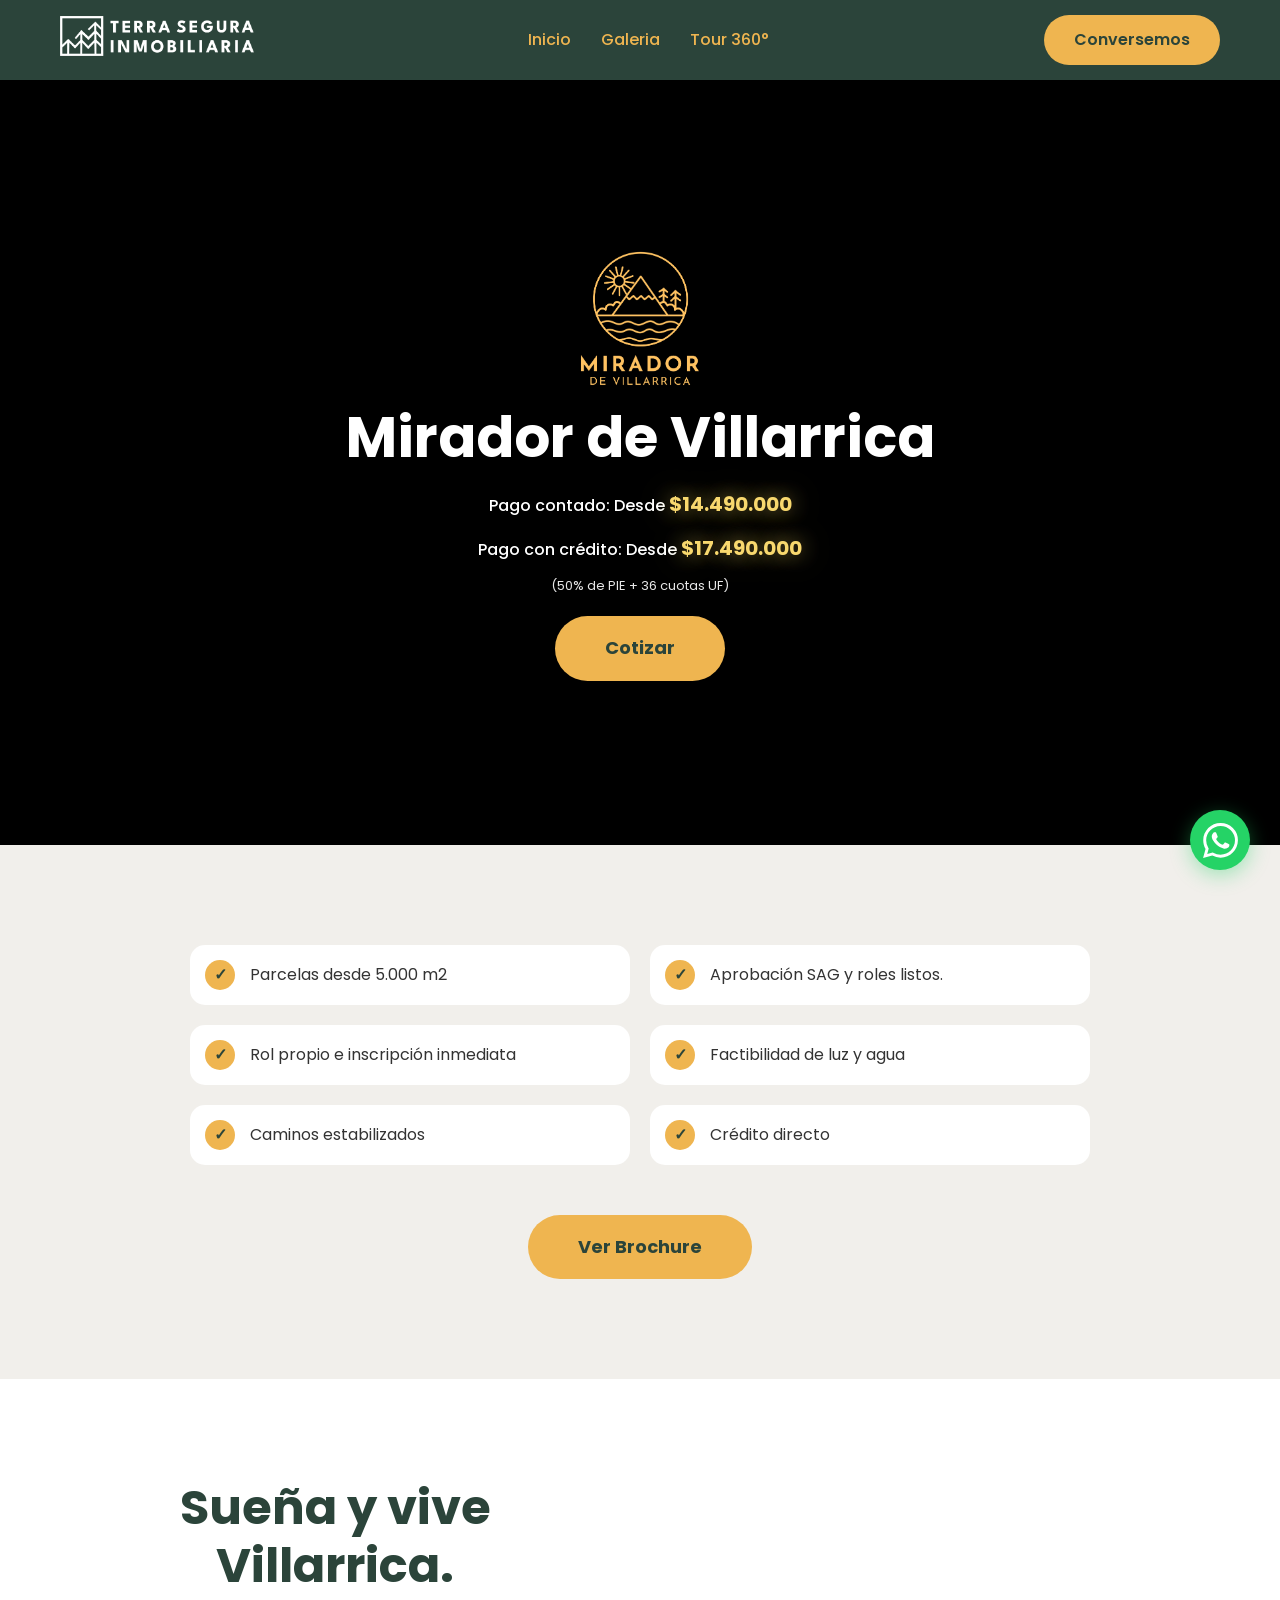
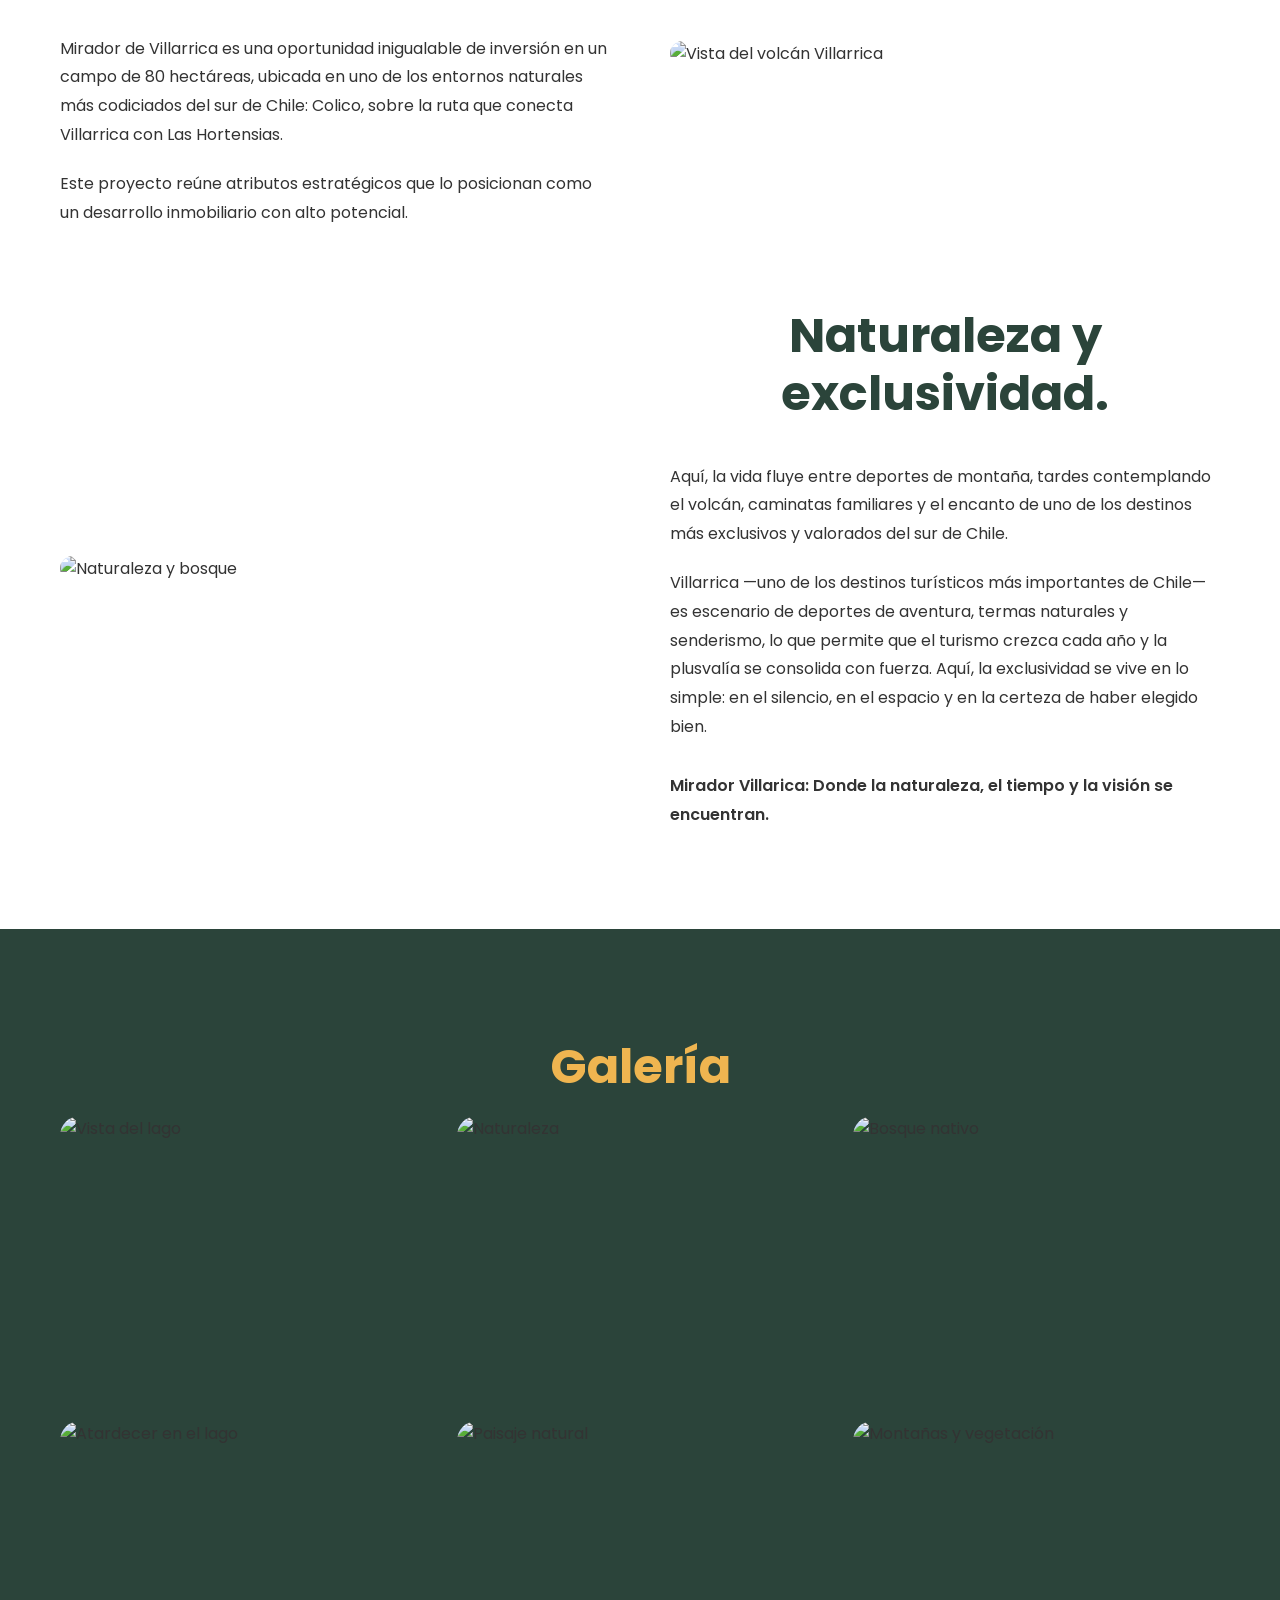
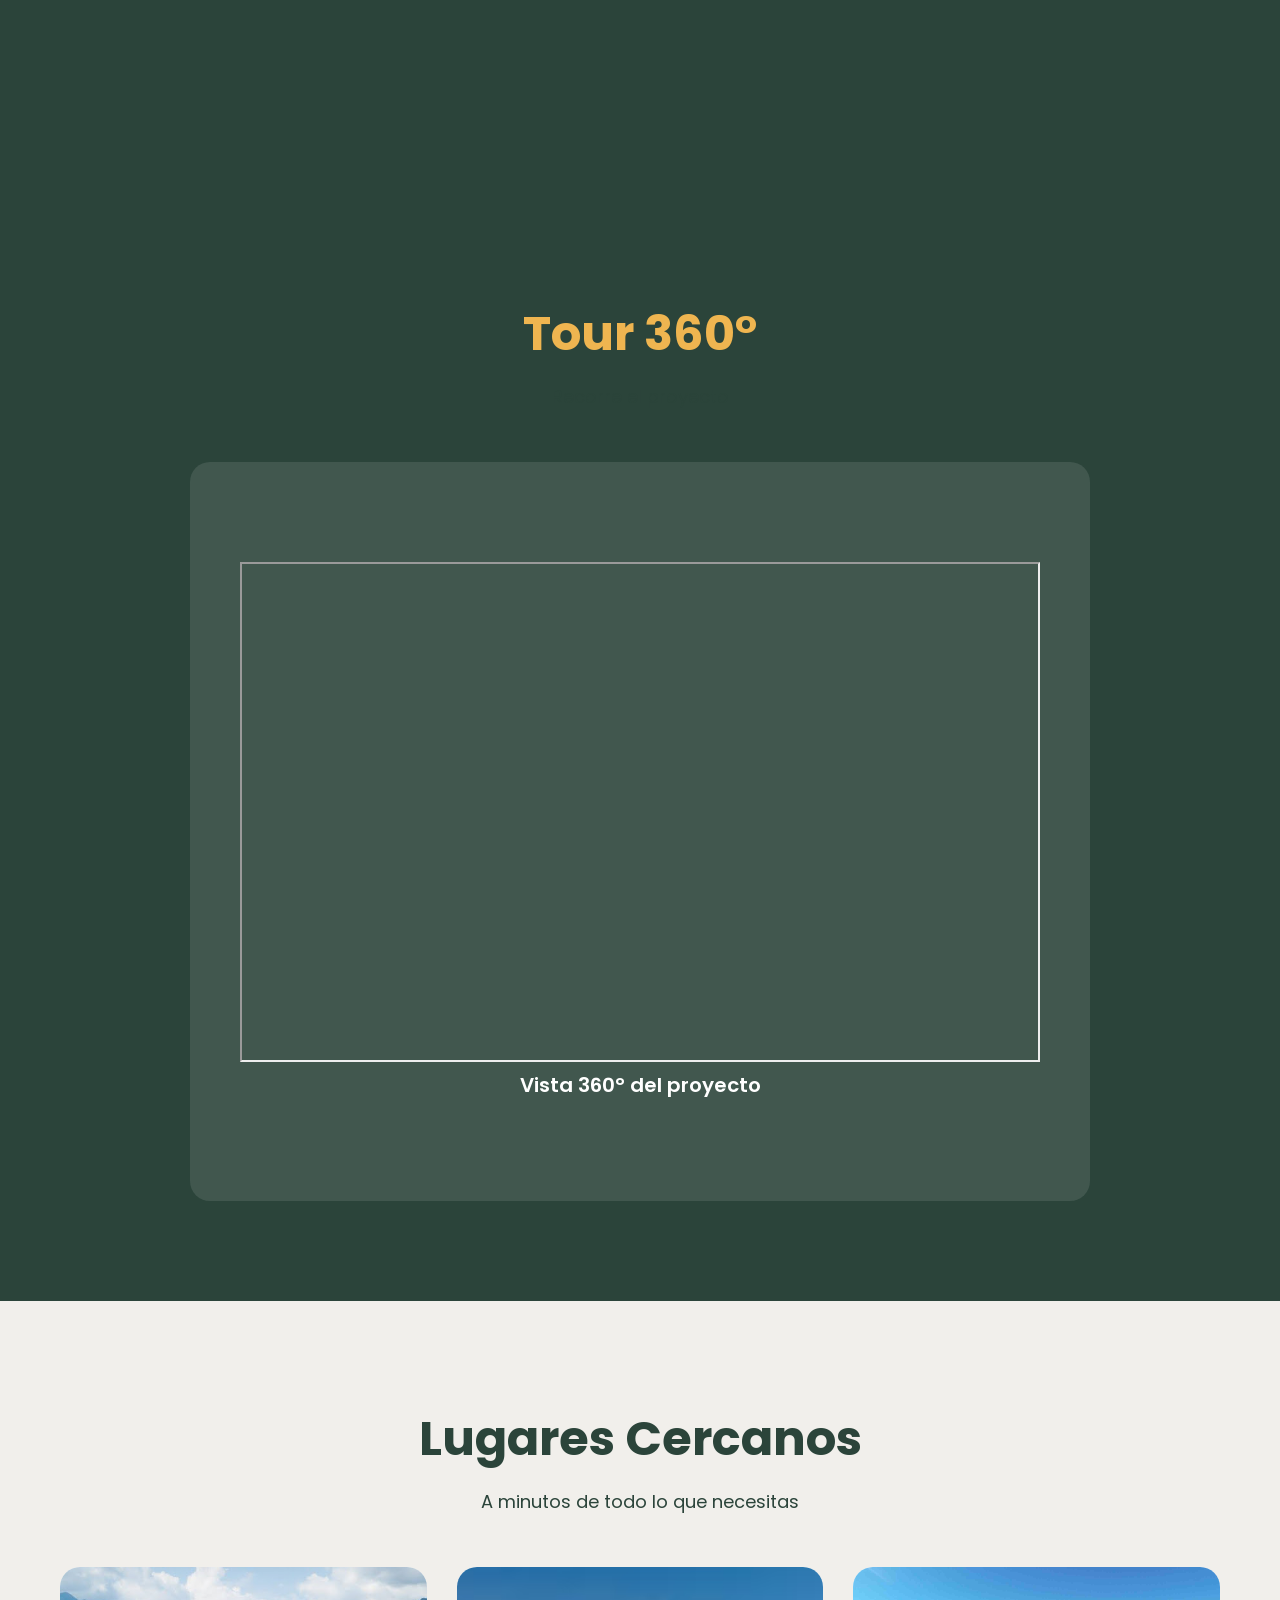
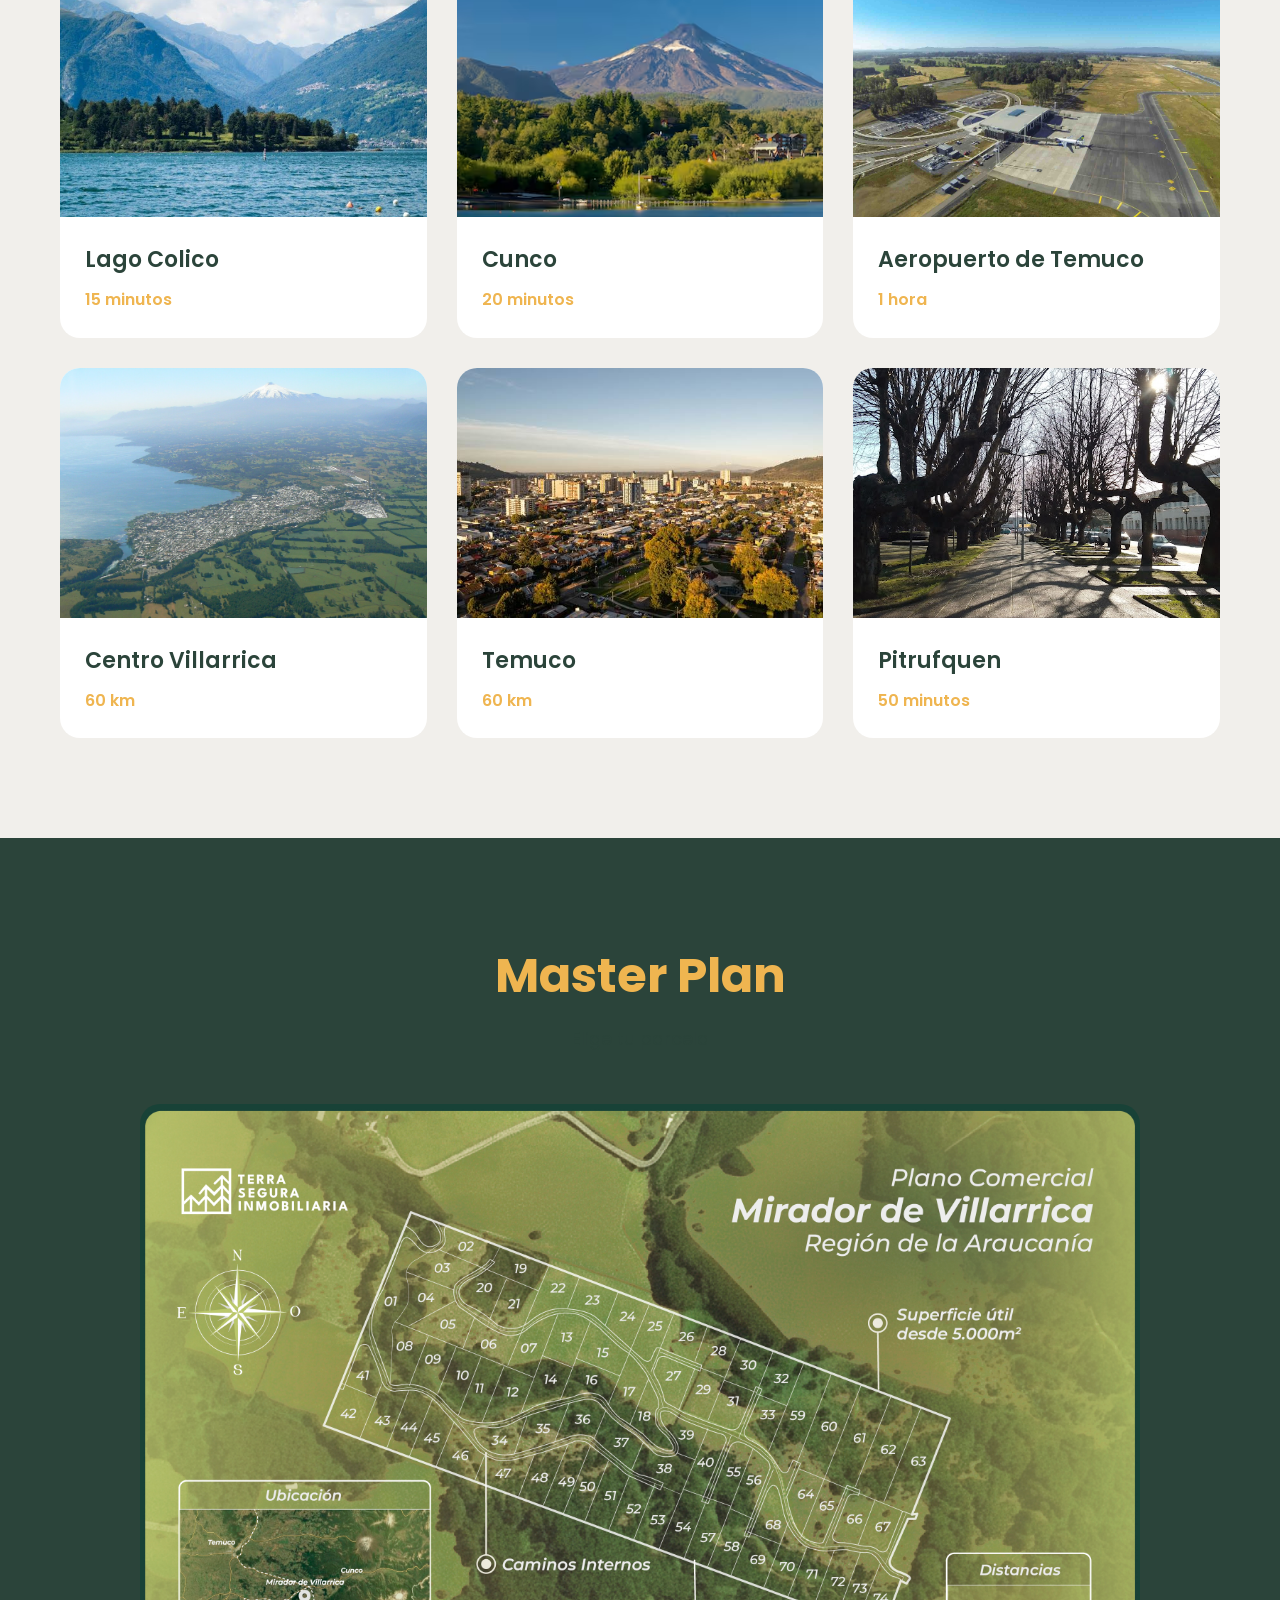
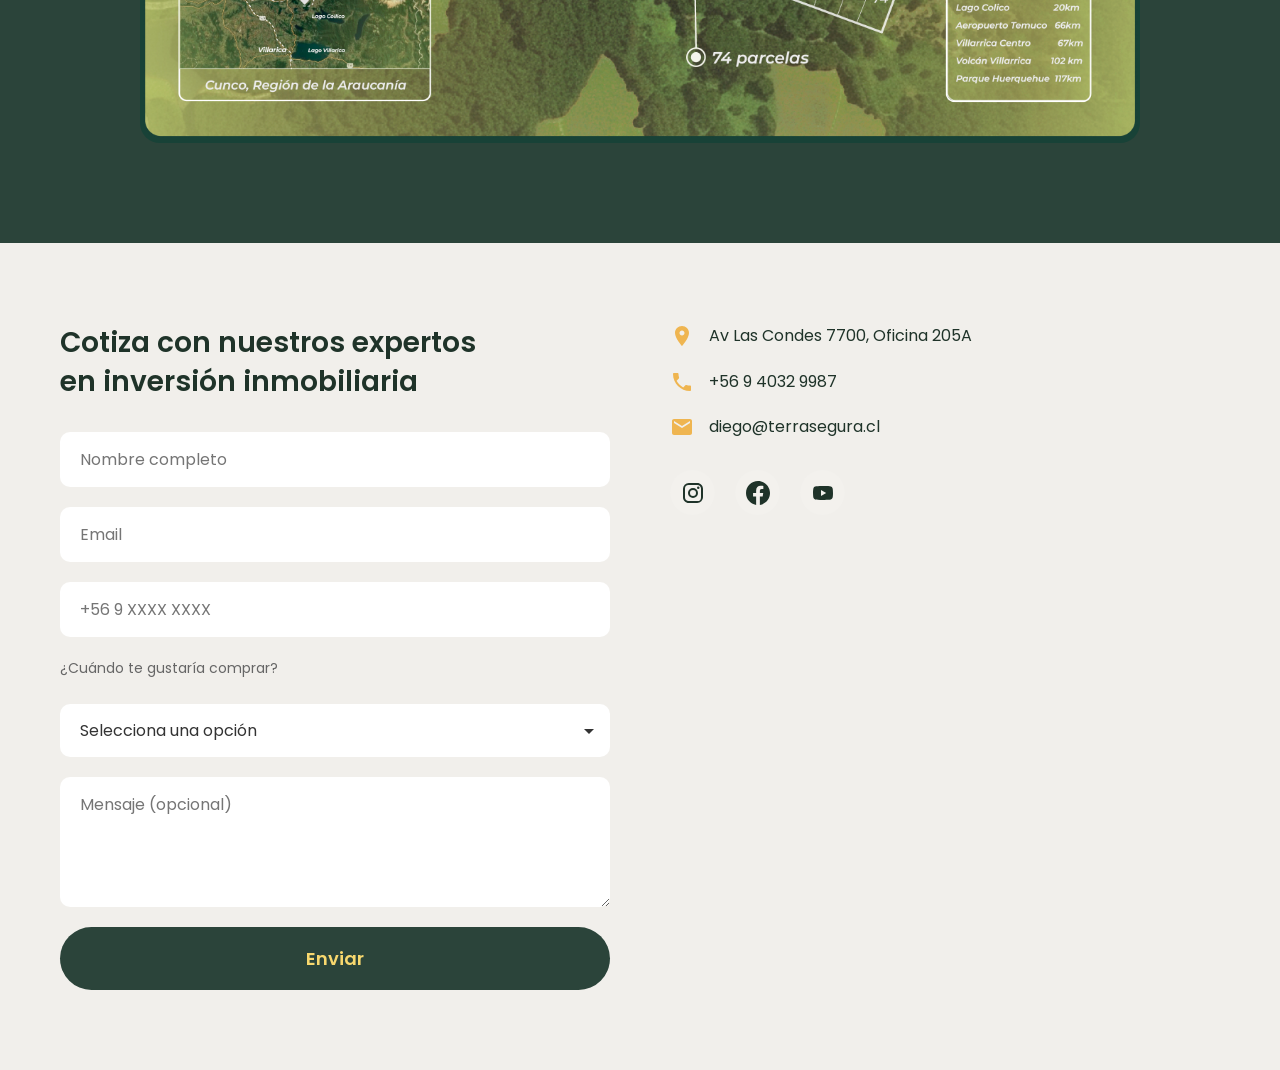
==== commit 83a574ec: "nn" ====
--- a/index.html
+++ b/index.html
@@ -14,8 +14,8 @@
     <link href="https://fonts.googleapis.com/css2?family=Poppins:wght@400;500;600;700&display=swap" rel="stylesheet">
     <link rel="stylesheet" href="mirador-villarica-style.css?v=9.1">
     
-    <!-- LibPhoneNumber JS -->
-    <script src="https://cdn.jsdelivr.net/npm/libphonenumber-js@1.10.50/bundle/libphonenumber-js.min.js"></script>
+    <!-- LibPhoneNumber JS (max metadata para validación estricta) -->
+    <script src="https://cdn.jsdelivr.net/npm/libphonenumber-js@1.10.50/bundle/libphonenumber-max.js"></script>
     
     <!-- Meta Pixel Code -->
     <script>
@@ -349,7 +349,7 @@
                     <form class="contact-form">
                         <input type="text" name="nombre" placeholder="Nombre completo" required>
                         <input type="email" name="email" placeholder="Email" required>
-                        <input type="tel" name="telefono" placeholder="+56 9 XXXX XXXX" pattern="[0-9+\s\-()]*" inputmode="numeric" maxlength="20" class="phone-input" required>
+                        <input type="tel" name="telefono" placeholder="+56 9 XXXX XXXX" inputmode="tel" class="phone-input" required>
                         <label for="cuando-comprar" style="text-align: left; margin-bottom: 5px; color: #666; font-size: 14px;">¿Cuándo te gustaría comprar?</label>
                         <select name="cuando-comprar" id="cuando-comprar" required>
                             <option value="" disabled selected>Selecciona una opción</option>
@@ -420,7 +420,7 @@
             <form id="whatsapp-form">
                 <input type="text" id="ws-nombre" placeholder="Tu nombre" required>
                 <input type="email" id="ws-email" placeholder="Tu email" required>
-                <input type="tel" id="ws-phone" placeholder="+56 9 XXXX XXXX" pattern="[0-9+\s\-()]*" inputmode="numeric" maxlength="20" class="phone-input" required>
+                <input type="tel" id="ws-phone" placeholder="+56 9 XXXX XXXX" inputmode="tel" class="phone-input" required>
                 <label for="ws-cuando-comprar" style="text-align: left; margin-bottom: 5px; color: #666; font-size: 14px;">¿Cuándo te gustaría comprar?</label>
                 <select id="ws-cuando-comprar" required>
                     <option value="" disabled selected>Selecciona una opción</option>
--- a/mirador-villarica-style.css
+++ b/mirador-villarica-style.css
@@ -30,10 +30,8 @@
 
 /* Navegación */
 .navbar {
-    position: fixed;
+    position: sticky;
     top: 0;
-    left: 0;
-    right: 0;
     background: #2b443a;
     backdrop-filter: blur(10px);
     padding: 15px 0;
@@ -48,11 +46,19 @@
     display: flex;
     justify-content: space-between;
     align-items: center;
+    gap: 15px;
+    overflow: visible;
+}
+
+.nav-logo {
+    flex-shrink: 0;
 }
 
 .nav-logo img {
     height: 40px;
     width: auto;
+    max-width: 100%;
+    object-fit: contain;
 }
 
 .logo-mobile {
@@ -1059,8 +1065,8 @@
     cursor: pointer;
 }
 
-/* Responsive Design */
-@media (max-width: 768px) {
+/* Responsive - Tablets y Laptops pequeñas (hamburguesa activa desde 1024px) */
+@media (max-width: 1024px) {
     .logo-desktop {
         display: none;
     }
@@ -1149,6 +1155,10 @@
         transform: translateY(-2px);
         box-shadow: 0 5px 15px rgba(239, 181, 80, 0.3);
     }
+}
+
+/* Responsive Design */
+@media (max-width: 768px) {
 
     .hero h1 {
         font-size: 40px;
@@ -1416,11 +1426,13 @@
 
 input.input-error {
     border-color: #e74c3c !important;
-    background-color: #fadbd8 !important;
-}
-
-.phone-error {
-    color: #e74c3c;
+}
+
+input.input-valid {
+    border-color: #2ecc71 !important;
+}
+
+.phone-message {
     font-size: 0.85rem;
     margin-top: 5px;
     font-weight: 500;
@@ -1428,6 +1440,14 @@
     animation: slideInDown 0.3s ease;
 }
 
+.phone-error {
+    color: #e74c3c;
+}
+
+.phone-valid {
+    color: #2ecc71;
+}
+
 @keyframes slideInDown {
     from {
         opacity: 0;
